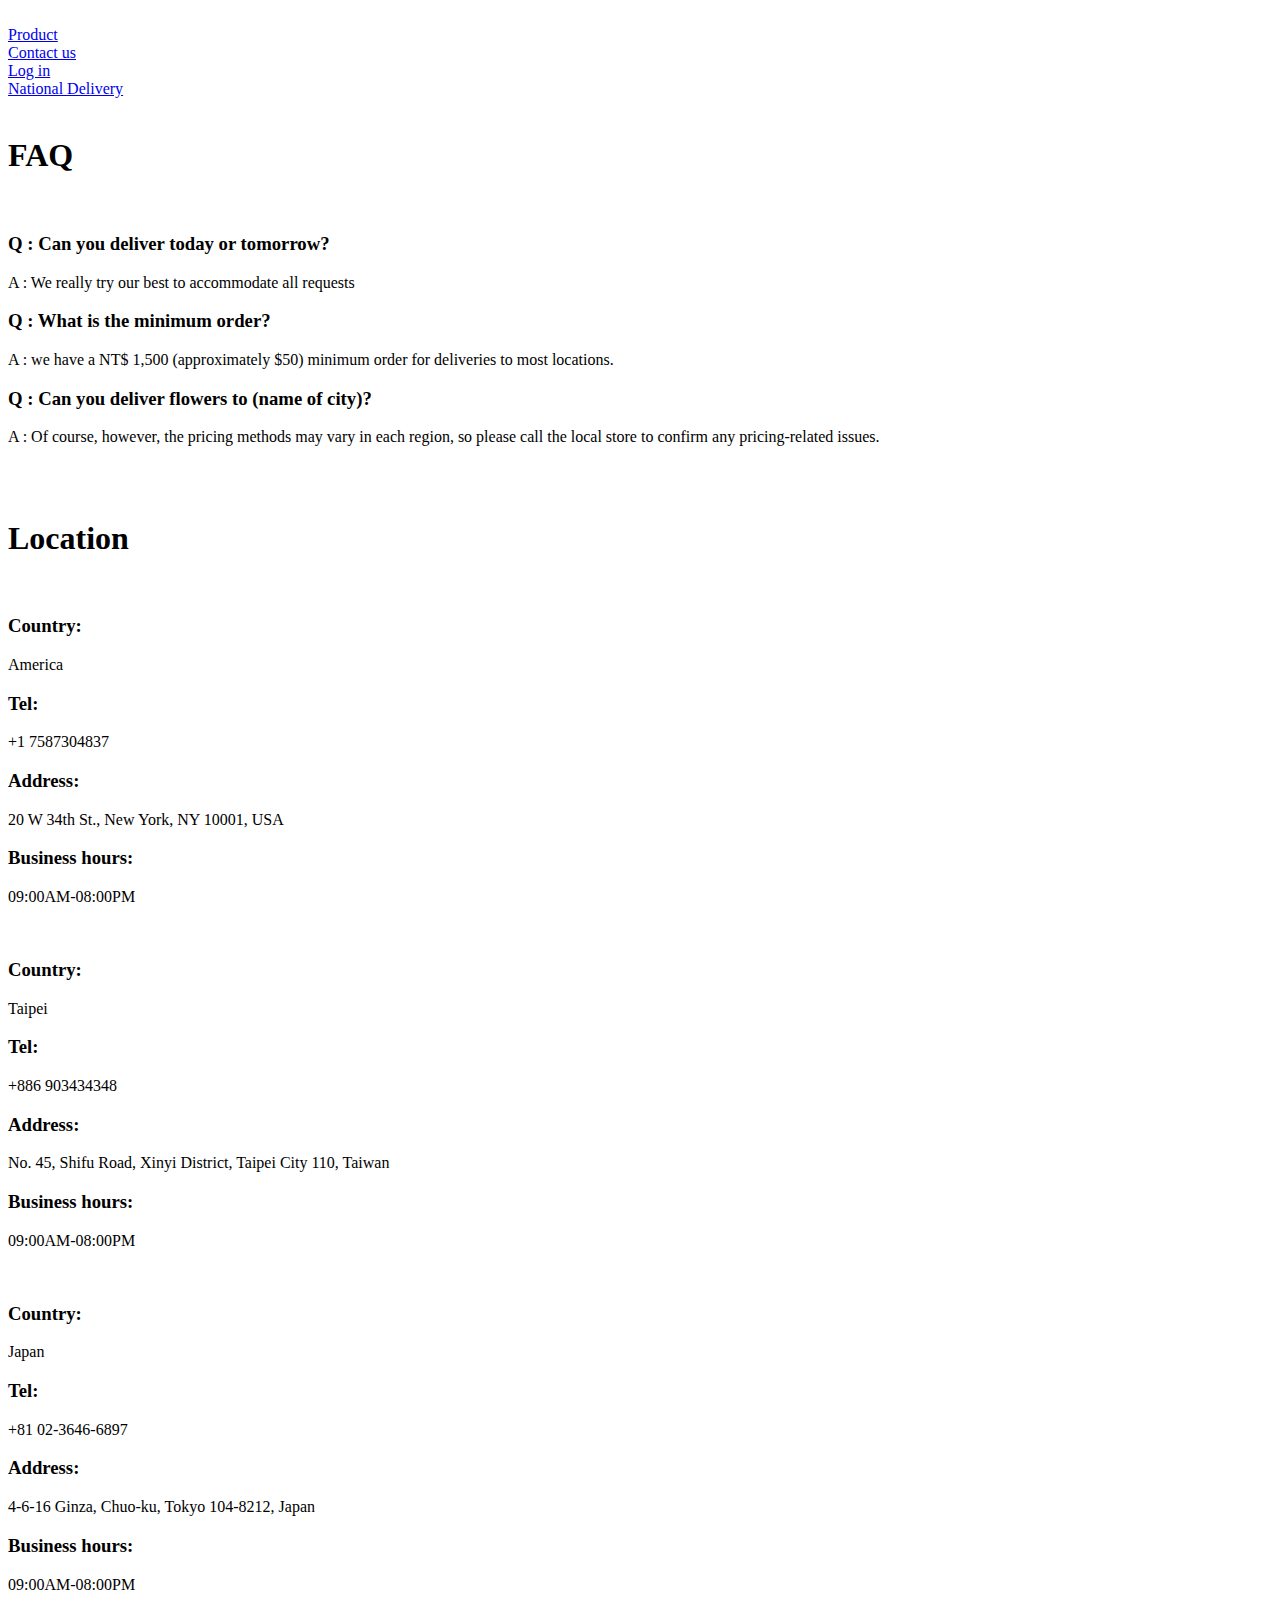
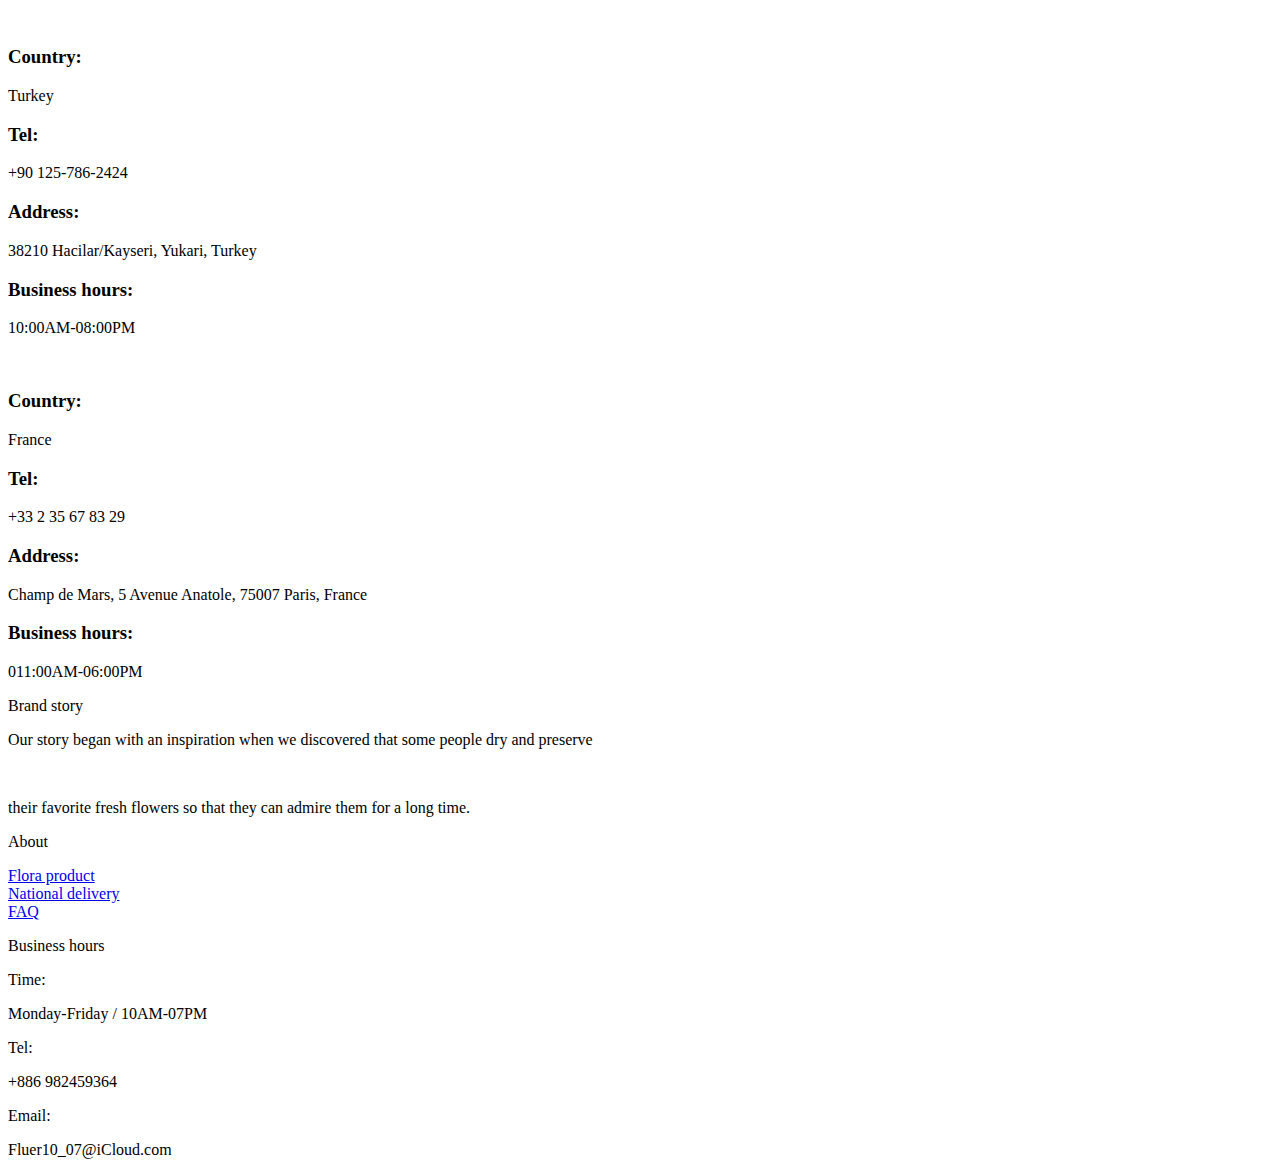
==== location.html @ 701a1ae5 "record" ====
<!DOCTYPE html>
<html lang="en">
<head>
    <meta charset="UTF-8">
    <meta http-equiv="X-UA-Compatible" content="IE=edge">
    <meta name="viewport" content="width=device-width, initial-scale=1.0">
    <link rel="stylesheet" href="https://cdnjs.cloudflare.com/ajax/libs/font-awesome/6.4.0/css/all.min.css" integrity="sha512-iecdLmaskl7CVkqkXNQ/ZH/XLlvWZOJyj7Yy7tcenmpD1ypASozpmT/E0iPtmFIB46ZmdtAc9eNBvH0H/ZpiBw==" crossorigin="anonymous" referrerpolicy="no-referrer" />
    <link rel="preconnect" href="https://fonts.googleapis.com">
    <link rel="preconnect" href="https://fonts.gstatic.com" crossorigin>
    <link href="https://fonts.googleapis.com/css2?family=Cinzel+Decorative&family=Dancing+Script:wght@500&family=Open+Sans:wght@300;400&family=Playfair+Display&display=swap" rel="stylesheet">
    <link rel="icon" href="/flower_pic/icon.ico" type="image/x-icon" >
    <link rel="stylesheet" href="./css/location.css">
    <title>Location</title>



</head>
<body>
    <div class="bannerwrap">
         <div class="logo_wrap">
            <div class="logo_narbar">
                <div class="logo_pic">
                    <a href="/index.html"><img src="/flower_pic/removebg-logo(1).png" alt=""></a>
                </div>
            </div>

            <nav class="logo_navbar">
                <div class="logo_list">
                    <li><a href="/My project/product.html">Product</a> </li>
                    <li><a href="/My project/location.html">Contact us</a></li>
                    <li><a href="/My project/login.html">Log in</a></li>
                    <li><a href="/My project/national.html">National Delivery</a></li>
                    <li><a href="#"><i class="fa-solid fa-cart-shopping" style="color: #000000;"></i></a></li>
                </div>
            </nav>
        </div>
    </div>

<article class="FAQ_wrap">
        <section class="FAQ_title">
            <h1>FAQ
                <div class="FAQ_pic"><img src="/flower_pic/Contact_FAQ_leaf.png" alt=""></div>
            </h1>
        </section>

        <section class="question_Wrap">
            <div class="question_content">
                <div class="question_item question_list">
                    <h3 class="list_title">Q : Can you deliver today or tomorrow?</h3>
                    <p class="list_text">A : We really try our best to accommodate all requests</p>
                    <h3 class="list_title">Q : What is the minimum order?</h3>
                    <p class="list_text">A : we have a NT$ 1,500 (approximately $50) minimum order for deliveries to most locations.</p>
                    <h3 class="list_title">Q : Can you deliver flowers to (name of city)?</h3>
                    <p class="list_text">A : Of course, however, the pricing methods may vary in each region, so please call the local store to confirm any pricing-related issues.</p>
                </div>
                <div class="question_item">
                    <div class="question_pic"><img src="/flower_pic/question_pic.jpg" alt="">
                        <div class="question_photo"><img src="/flower_pic/question_photo.jpg" alt=""></div>
                    </div>
                </div>
            </div>
        </section>

        <section class="location_title">
            <h1>Location</h1>
        </section>

        <section class="loaction_wrap">
            <div class="location_item">
                <div class="location_pic" data-aos="fade-right"><img src="/map/location_America.png" alt=""></div>
            </div>
            <div class="location_item">
                <div class="location_text_wrap">
                    <div class="location_text">
                        <h3 class="text_title">Country:</h3>
                        <p class="text_info">America</p>
                        <h3 class="text_title">Tel:</h3>
                        <p class="text_info">+1 7587304837</p>
                        <h3 class="text_title">Address:</h3>
                        <p class="text_info">20 W 34th St., New York, NY 10001, USA</p>
                        <h3 class="text_title">Business hours:</h3>
                        <p class="text_info">09:00AM-08:00PM</p>
                    </div>
                </div>
            </div>
        </section>
        <section class="loaction_wrap">
            <div class="location_item">
                <div class="location_pic" data-aos="fade-left"><img src="/map/location_Taipei.jpg" alt=""></div>
            </div>
            <div class="location_item">
                <div class="location_text_wrap">
                    <div class="location_text">
                        <h3 class="text_title">Country:</h3>
                        <p class="text_info">Taipei</p>
                        <h3 class="text_title">Tel:</h3>
                        <p class="text_info">+886 903434348</p>
                        <h3 class="text_title">Address:</h3>
                        <p class="text_info">No. 45, Shifu Road, Xinyi District, Taipei City 110, Taiwan</p>
                        <h3 class="text_title">Business hours:</h3>
                        <p class="text_info">09:00AM-08:00PM</p>
                    </div>
                </div>
            </div>
        </section>
        <section class="loaction_wrap">
            <div class="location_item">
                <div class="location_pic" data-aos="fade-down-right"><img src="/map/location_Japan.jpg" alt=""></div>
            </div>
            <div class="location_item">
                <div class="location_text_wrap">
                    <div class="location_text">
                        <h3 class="text_title">Country:</h3>
                        <p class="text_info">Japan</p>
                        <h3 class="text_title">Tel:</h3>
                        <p class="text_info">+81 02-3646-6897</p>
                        <h3 class="text_title">Address:</h3>
                        <p class="text_info">4-6-16 Ginza, Chuo-ku, Tokyo 104-8212, Japan</p>
                        <h3 class="text_title">Business hours:</h3>
                        <p class="text_info">09:00AM-08:00PM</p>
                    </div>
                </div>
            </div>
        </section>
        <section class="loaction_wrap">
            <div class="location_item">
                <div class="location_pic" data-aos="flip-left"><img src="/map/location_Turkey.jpg" alt=""></div>
            </div>
            <div class="location_item">
                <div class="location_text_wrap">
                    <div class="location_text">
                        <h3 class="text_title">Country:</h3>
                        <p class="text_info">Turkey</p>
                        <h3 class="text_title">Tel:</h3>
                        <p class="text_info">+90 125-786-2424</p>
                        <h3 class="text_title">Address:</h3>
                        <p class="text_info">38210 Hacilar/Kayseri, Yukari, Turkey</p>
                        <h3 class="text_title">Business hours:</h3>
                        <p class="text_info">10:00AM-08:00PM</p>
                    </div>
                </div>
            </div>
        </section>
        <section class="loaction_wrap">
            <div class="location_item">
                <div class="location_pic" data-aos="zoom-in-down"><img src="/map/location_France.jpg" alt=""></div>
            </div>
            <div class="location_item">
                <div class="location_text_wrap">
                    <div class="location_text">
                        <h3 class="text_title">Country:</h3>
                        <p class="text_info">France</p>
                        <h3 class="text_title">Tel:</h3>
                        <p class="text_info">+33 2 35 67 83 29</p>
                        <h3 class="text_title">Address:</h3>
                        <p class="text_info">Champ de Mars, 5 Avenue Anatole, 75007 Paris, France</p>
                        <h3 class="text_title">Business hours:</h3>
                        <p class="text_info">011:00AM-06:00PM</p>
                    </div>
                </div>
            </div>
        </section>
</article>

<footer class="footer_bannerwrap">
    <div class="footer_wrap">
        <div class="footer_item">
            <div class="brandstory">
                <p class="brandstory_title">Brand story</p>
                <p class="brandstory_content">Our story began with an inspiration when we discovered that some people dry and preserve</p><br>
                <p class="brandstory_content">their favorite fresh flowers so that they can admire them for a long time. </p>
            </div>
        </div>
        <div class="footer_item">
            <div class="footer_aboutus">
                <p class="title">About</p>
                <nav>
                    <li><a href="#" class="foot_about_info">Flora product</a></li>
                    <li><a href="#" class="foot_about_info">National delivery</a></li>
                    <li><a href="#" class="foot_about_info">FAQ</a></li>
                </nav>
            </div>
        </div>
        <div class="footer_item">
            <div class="footer_business">
                <p class="business_title">Business hours</p>
                <p class="business_info">Time: </p>
                <p class="business_content">Monday-Friday / 10AM-07PM </p>
                <p class="business_info">Tel:</p>
                <p class="business_content">+886 982459364</p>
                <p class="business_info">Email:</p>
                <p class="business_content">Fluer10_07@iCloud.com</p>
                <div class="footer_icon">
                    <a href="#" class="ins"><i class="fa-brands fa-instagram"></i></a>
                    <a href="#" class="fb"><i class="fa-brands fa-facebook"></i></a>
                </div>
            </div>
        </div>
    </div>

</footer>

















<link href="https://unpkg.com/aos@2.3.1/dist/aos.css" rel="stylesheet">
    <script src="https://unpkg.com/aos@2.3.1/dist/aos.js"></script>
    <script>
        AOS.init();
    </script>
</body>
</html>
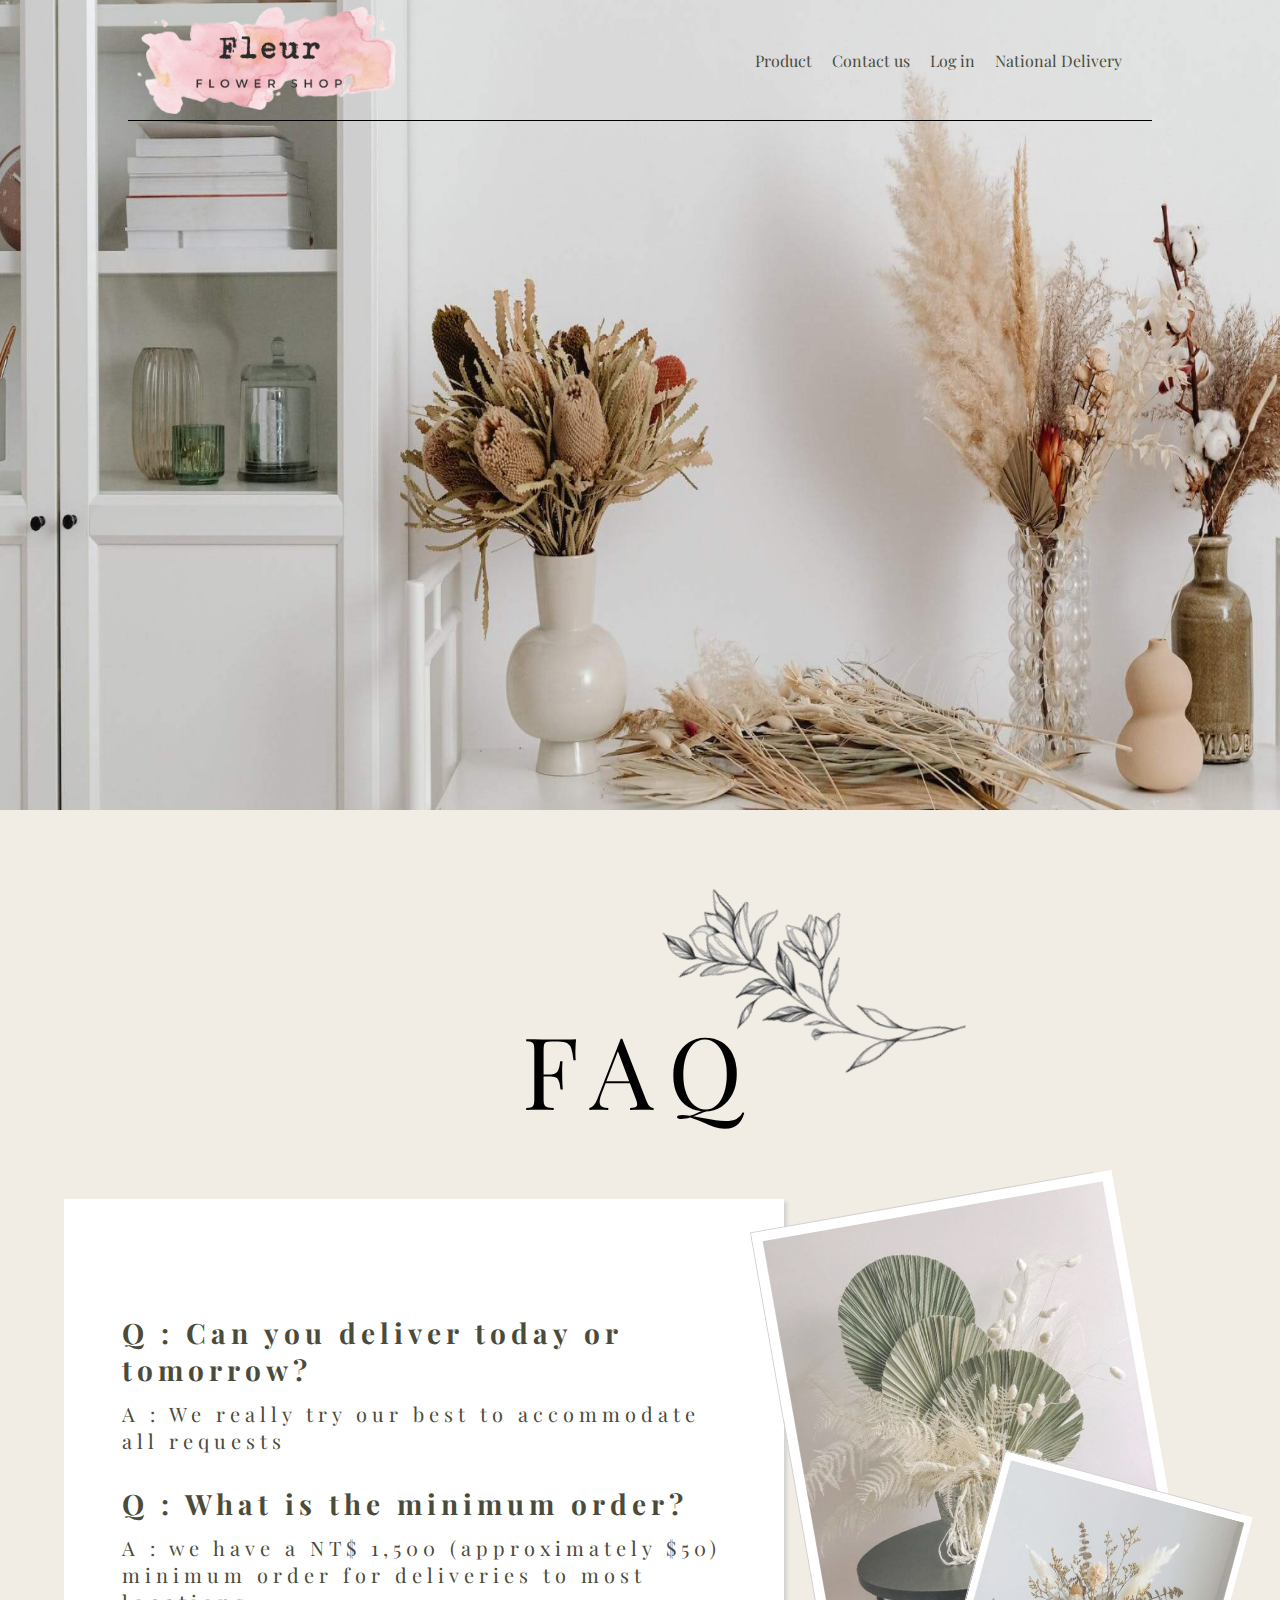
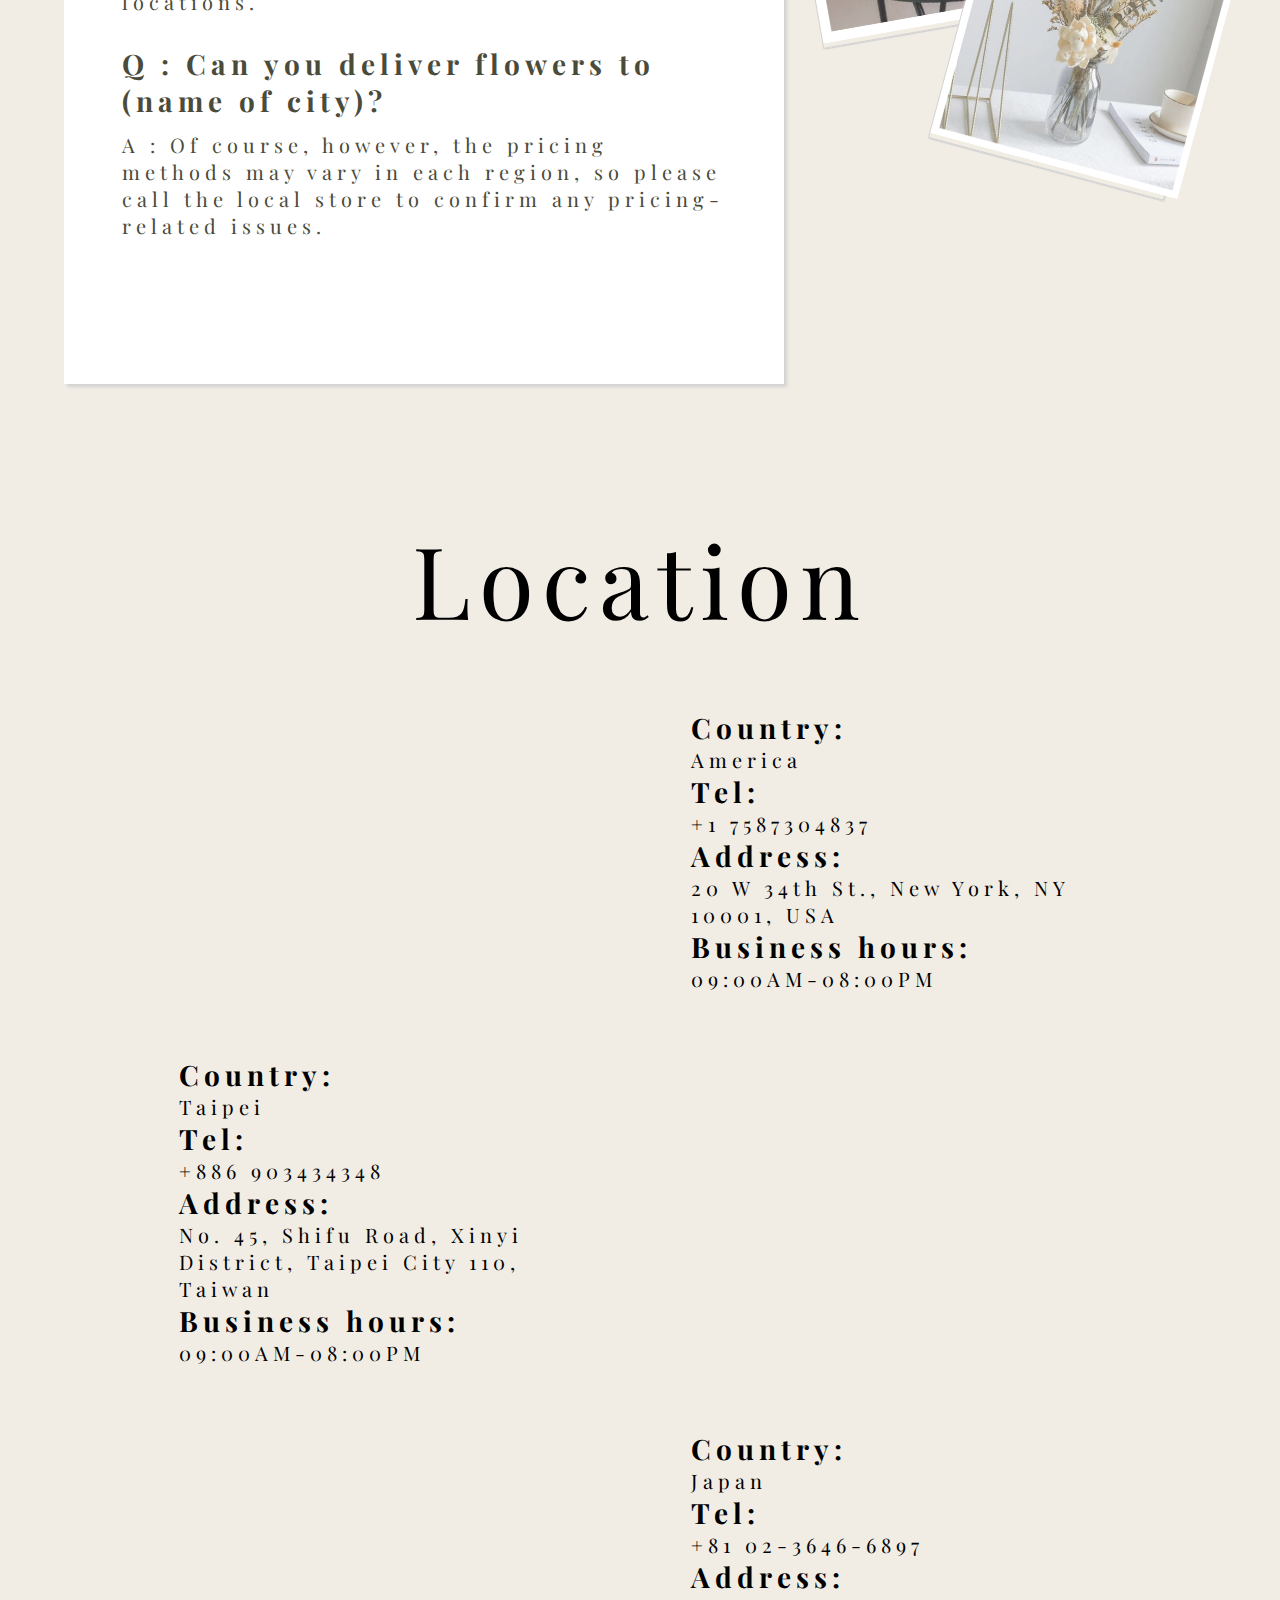
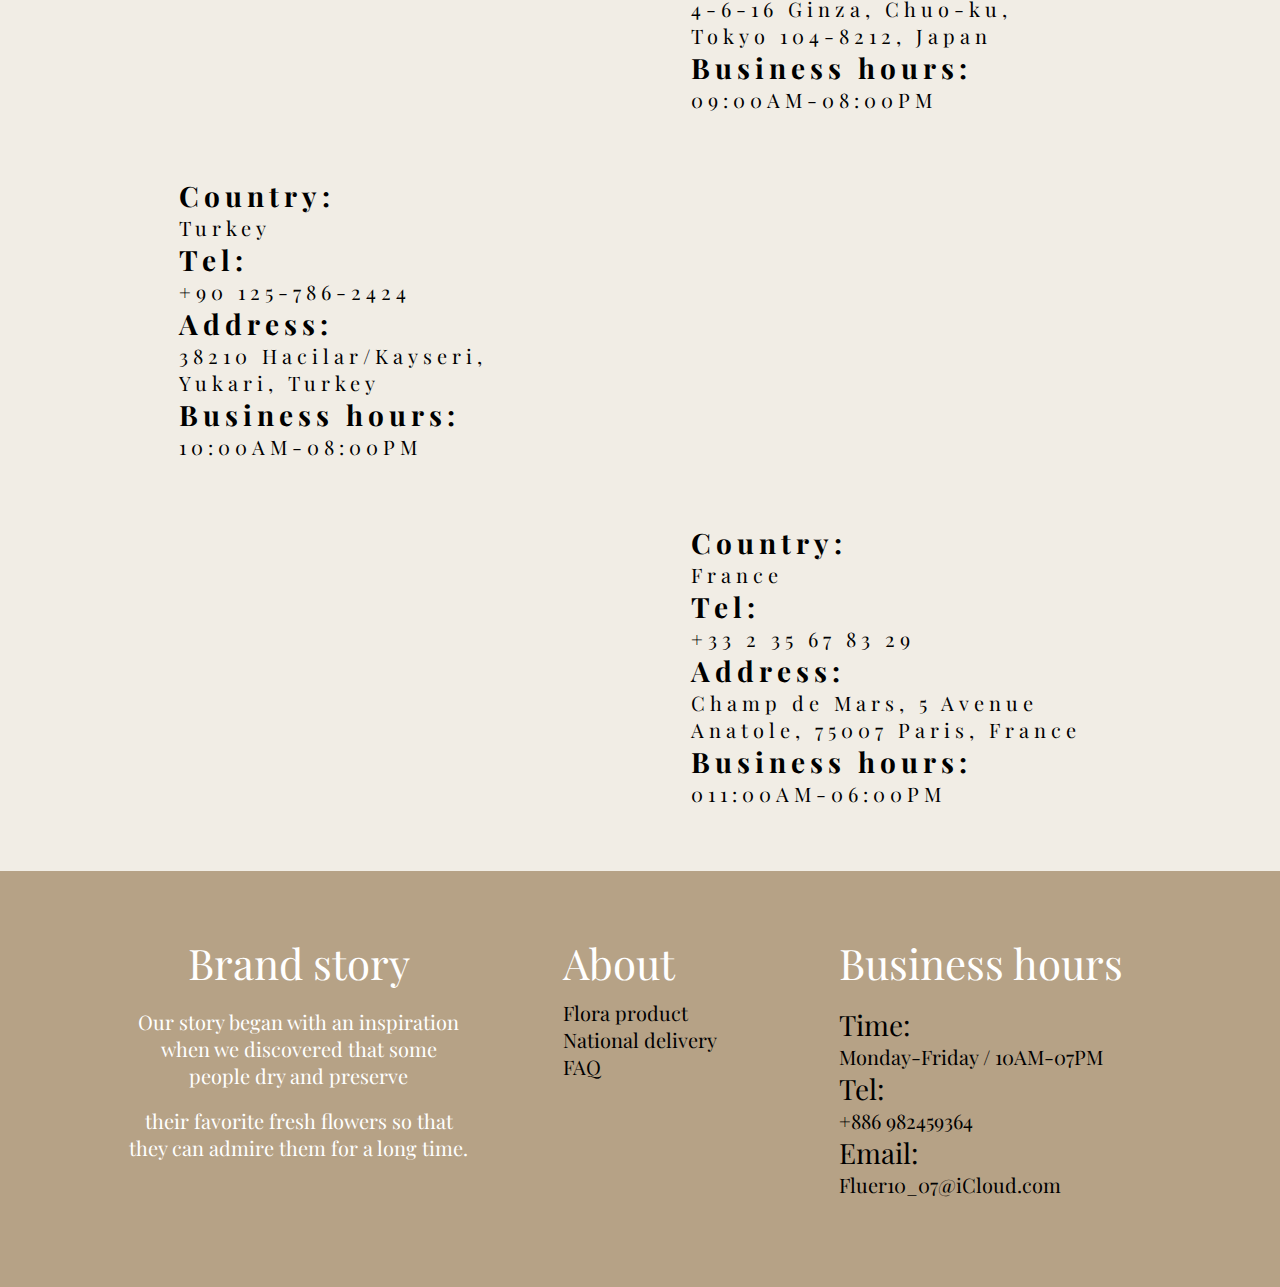
==== commit 8fc20f3c: "紀錄" ====
--- a/location.html
+++ b/location.html
@@ -8,7 +8,7 @@
     <link rel="preconnect" href="https://fonts.googleapis.com">
     <link rel="preconnect" href="https://fonts.gstatic.com" crossorigin>
     <link href="https://fonts.googleapis.com/css2?family=Cinzel+Decorative&family=Dancing+Script:wght@500&family=Open+Sans:wght@300;400&family=Playfair+Display&display=swap" rel="stylesheet">
-    <link rel="icon" href="/flower_pic/icon.ico" type="image/x-icon" >
+    <link rel="icon" href="/flowerpic/icon.ico" type="image/x-icon" >
     <link rel="stylesheet" href="./css/location.css">
     <title>Location</title>
 
@@ -20,7 +20,7 @@
          <div class="logo_wrap">
             <div class="logo_narbar">
                 <div class="logo_pic">
-                    <a href="/index.html"><img src="/flower_pic/removebg-logo(1).png" alt=""></a>
+                    <a href="/index.html"><img src="/flowerpic/removebg-logo(1).png" alt=""></a>
                 </div>
             </div>
 
@@ -39,7 +39,7 @@
 <article class="FAQ_wrap">
         <section class="FAQ_title">
             <h1>FAQ
-                <div class="FAQ_pic"><img src="/flower_pic/Contact_FAQ_leaf.png" alt=""></div>
+                <div class="FAQ_pic"><img src="/flowerpic/Contact_FAQ_leaf.png" alt=""></div>
             </h1>
         </section>
 
@@ -54,8 +54,8 @@
                     <p class="list_text">A : Of course, however, the pricing methods may vary in each region, so please call the local store to confirm any pricing-related issues.</p>
                 </div>
                 <div class="question_item">
-                    <div class="question_pic"><img src="/flower_pic/question_pic.jpg" alt="">
-                        <div class="question_photo"><img src="/flower_pic/question_photo.jpg" alt=""></div>
+                    <div class="question_pic"><img src="/flowerpic/question_pic.jpg" alt="">
+                        <div class="question_photo"><img src="/flowerpic/question_photo.jpg" alt=""></div>
                     </div>
                 </div>
             </div>
--- a/css/location.css
+++ b/css/location.css
@@ -0,0 +1,271 @@
+*{
+    margin: 0;
+    padding: 0;
+}
+.bannerwrap{
+    width: 100%;
+    height: 90vh;
+    background-image: url(/flowerpic/location_banner.jpg);
+    background-repeat: no-repeat;
+    background-size: cover;
+    background-position-y: 60%;
+}
+
+.logo_wrap{
+    display: flex;
+    align-items: center;
+    justify-content: space-between;
+    width: 80%;
+    height: 10vh;
+    padding: 15px 0px;
+    margin: auto;
+    border-bottom: 1px solid black;
+    overflow: hidden;
+}
+.logo_pic{
+    width: 80%;
+    transform:translateX(-50px) ;
+    
+}
+.logo_pic img{
+    width: 100%;
+    overflow: hidden;
+}
+.logo_navbar .logo_list{
+    display: flex;
+}
+.logo_list li{
+    list-style: none;
+}
+.logo_list li a{
+    text-decoration: none;
+    color: #4A4B3B;
+    padding: 0px 10px;
+    font-family: 'Playfair Display', serif;
+}
+.FAQ_wrap{
+    width: 100%;
+    background-color: #F1EDE5;
+    overflow: hidden;
+}
+.FAQ_wrap .FAQ_title{
+    width: 80%;
+    margin: auto;
+    display: flex;
+    justify-content: center;
+    padding: 15% 0% 5% 0%;
+}
+.FAQ_wrap .FAQ_title h1{
+    font-size: 100px;
+    letter-spacing: 1rem;
+    font-family: 'Playfair Display', serif;
+    text-align: center;
+    position: relative;
+    font-weight: lighter;
+}
+.FAQ_pic{
+    width: 160%;
+    position: absolute;
+    bottom: -5%;
+    left: 40%;
+}
+.FAQ_pic img{
+    width: 100%;
+}
+.question_Wrap{
+    padding-bottom: 10%;
+}
+.question_content{
+    width: 90%;
+    margin: auto;
+    display: flex;
+}
+.question_content .question_item{
+    width: 50%;
+}
+.question_content .question_list{
+    width: 80%;
+    margin: auto;
+    display: flex;
+    flex-direction: column;
+    /* justify-content: center; */
+    background-color: white; 
+    padding: 10% 5%; 
+    box-shadow: 3px 3px 3px lightgray;
+    box-sizing: border-box;
+}
+.question_item .list_title{
+    color: #4A4B3B;
+    font-size: 28px;
+    font-family: 'Playfair Display', serif;
+    padding-bottom: 2%;
+    font-weight: bold;
+    letter-spacing: 5px;
+}
+.question_item .list_text{
+    color: #4A4B3B;
+    font-size: 20px;
+    font-family: 'Playfair Display', serif;
+    padding-bottom: 5%;
+    letter-spacing: 5px;
+}
+.question_item .question_pic{
+    width: 80%;
+    position: relative;
+    transform: rotate(-10deg);
+    box-shadow: 1px 1px 1px lightgray;
+    border: 1px solid lightgray;
+}
+.question_item .question_pic img{
+    width: 100%;
+    padding: 3%;
+    background-color: white;
+}
+.question_item .question_photo{
+    width: 70%;
+    position: absolute;
+    top: 70%;
+    left: 40%;
+    transform: rotate(25deg);
+    box-shadow: 1px 1px 1px lightgray;
+    border: 1px solid lightgray;
+
+}
+.question_item .question_photo img{
+    width: 100%;
+}
+.location_title{
+    width: 80%;
+    margin: auto;
+    padding-bottom: 5%;
+}
+.location_title h1{
+    font-size: 100px;
+    color: #000000;
+    font-family: 'Playfair Display', serif;
+    text-align: center;
+    font-weight: lighter;
+    letter-spacing: 0.5rem;
+}
+.loaction_wrap{
+    width: 80%;
+    margin: auto;
+    display: flex;
+    padding-bottom: 5%;
+}
+.loaction_wrap:nth-child(odd) {
+    flex-direction: row-reverse;
+}
+.location_item{
+    width: 50%;
+}
+.location_item .location_pic{
+    width: 100%;
+    overflow: hidden;
+}
+.location_item .location_pic img{
+    width: 100%;
+    transition: 1s;
+    transform: scale(1);
+}
+.location_pic img:hover{
+    transition: 1s;
+    transform: scale(1.5);
+}
+.location_item .location_text_wrap{
+    width: 80%;
+    height: 100%;
+    margin: auto;
+    display: flex;
+    /* justify-content: center; */
+    align-items: center; 
+}
+.location_item .location_text_wrap .location_text{
+    display: flex;
+    flex-direction: column;
+    justify-content: center;
+}
+.location_item .location_text_wrap .location_text h3{
+    font-size: 28px;
+    font-family: 'Playfair Display', serif;
+    letter-spacing: 5px;
+}
+.location_item .location_text_wrap .location_text p{
+    font-size: 20px;
+    font-family: 'Playfair Display', serif;  
+    letter-spacing: 5px;
+}
+.footer_bannerwrap{
+    width: 100%;
+    background-color: #B6A286;
+    padding: 5% 0%;
+  }
+  .footer_wrap{
+    width: 80%;
+    margin: auto;
+    display: flex;
+    justify-content: space-around;
+  }
+  .footer_item{
+    width: 33.3%;
+    display: flex;
+    justify-content: center;
+  }
+  .footer_item .brandstory .brandstory_title{
+    font-size: 42px;
+    font-family: 'Playfair Display', serif;
+    color: #FFFFFF;
+    text-align: center;
+    padding-bottom: 5%;
+  }
+  .footer_item .brandstory .brandstory_content{
+    font-size: 20px;
+    font-family: 'Playfair Display', serif;
+    color: #FFFFFF;
+    text-align: center;
+  }
+  .footer_aboutus .title{
+    font-size: 42px;
+    font-family: 'Playfair Display', serif;
+    color: #FFFFFF;
+    padding-bottom: 5%;
+    text-align: left;
+  }
+  .footer_aboutus nav li{
+    list-style: none;
+  }
+  .footer_aboutus nav li a{
+    text-decoration: none;
+    font-size: 20px;
+    font-family: 'Playfair Display', serif;
+    color: #000000;
+  }
+  .footer_business .business_title{
+    font-size: 42px;
+    font-family: 'Playfair Display', serif;
+    color: #FFFFFF;
+    padding-bottom: 5%;
+    text-align: left;
+  }
+  .footer_business .business_info{
+    color: #000000;
+    font-size: 28px;
+    font-family: 'Playfair Display', serif;
+  }
+  .footer_business .business_content{
+    font-size: 20px;
+    font-family: 'Playfair Display', serif;
+    color: #000000;
+  }
+  .footer_business .footer_icon{
+    display: flex;
+    justify-content: center;
+    padding-top: 5%;
+  }
+  .footer_icon .ins,.fb{
+    width: 10%;
+    color: #000000;
+    padding: 2%;
+    font-size: 24px;
+    text-align: center;
+  }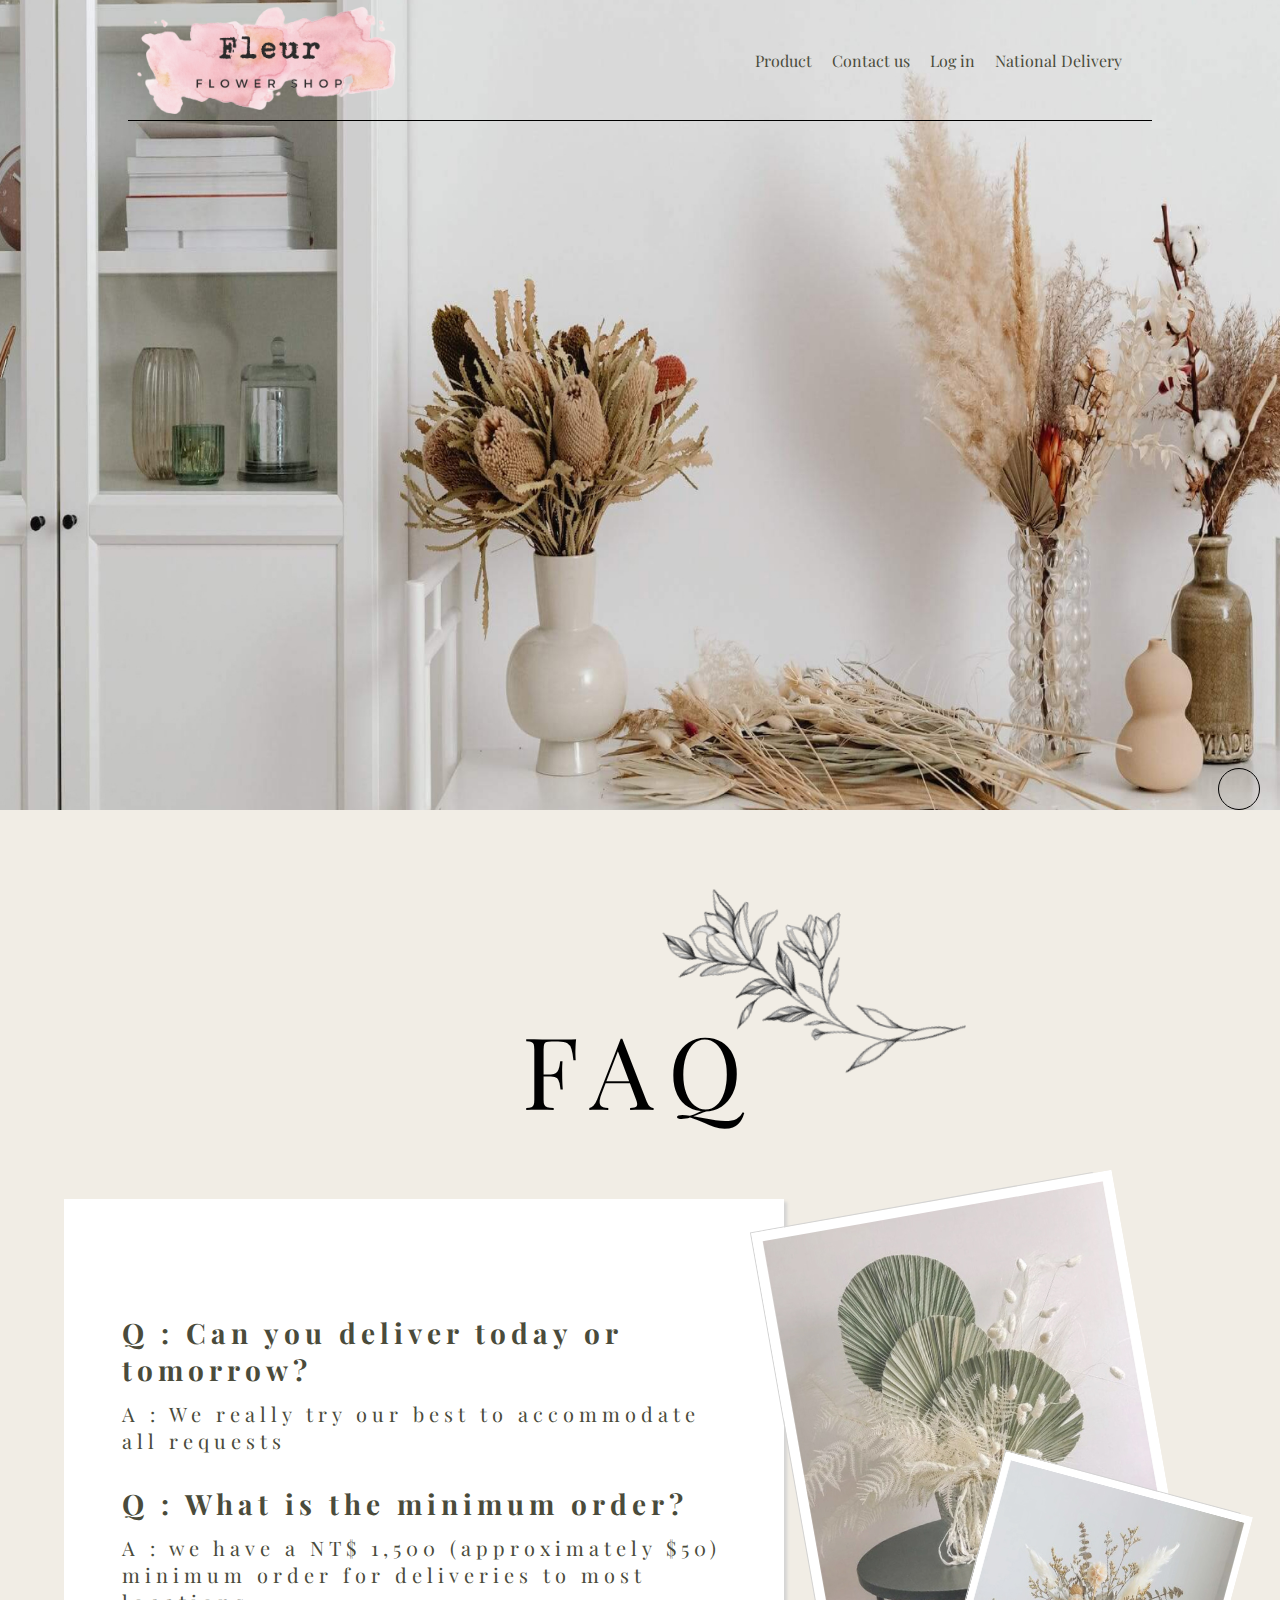
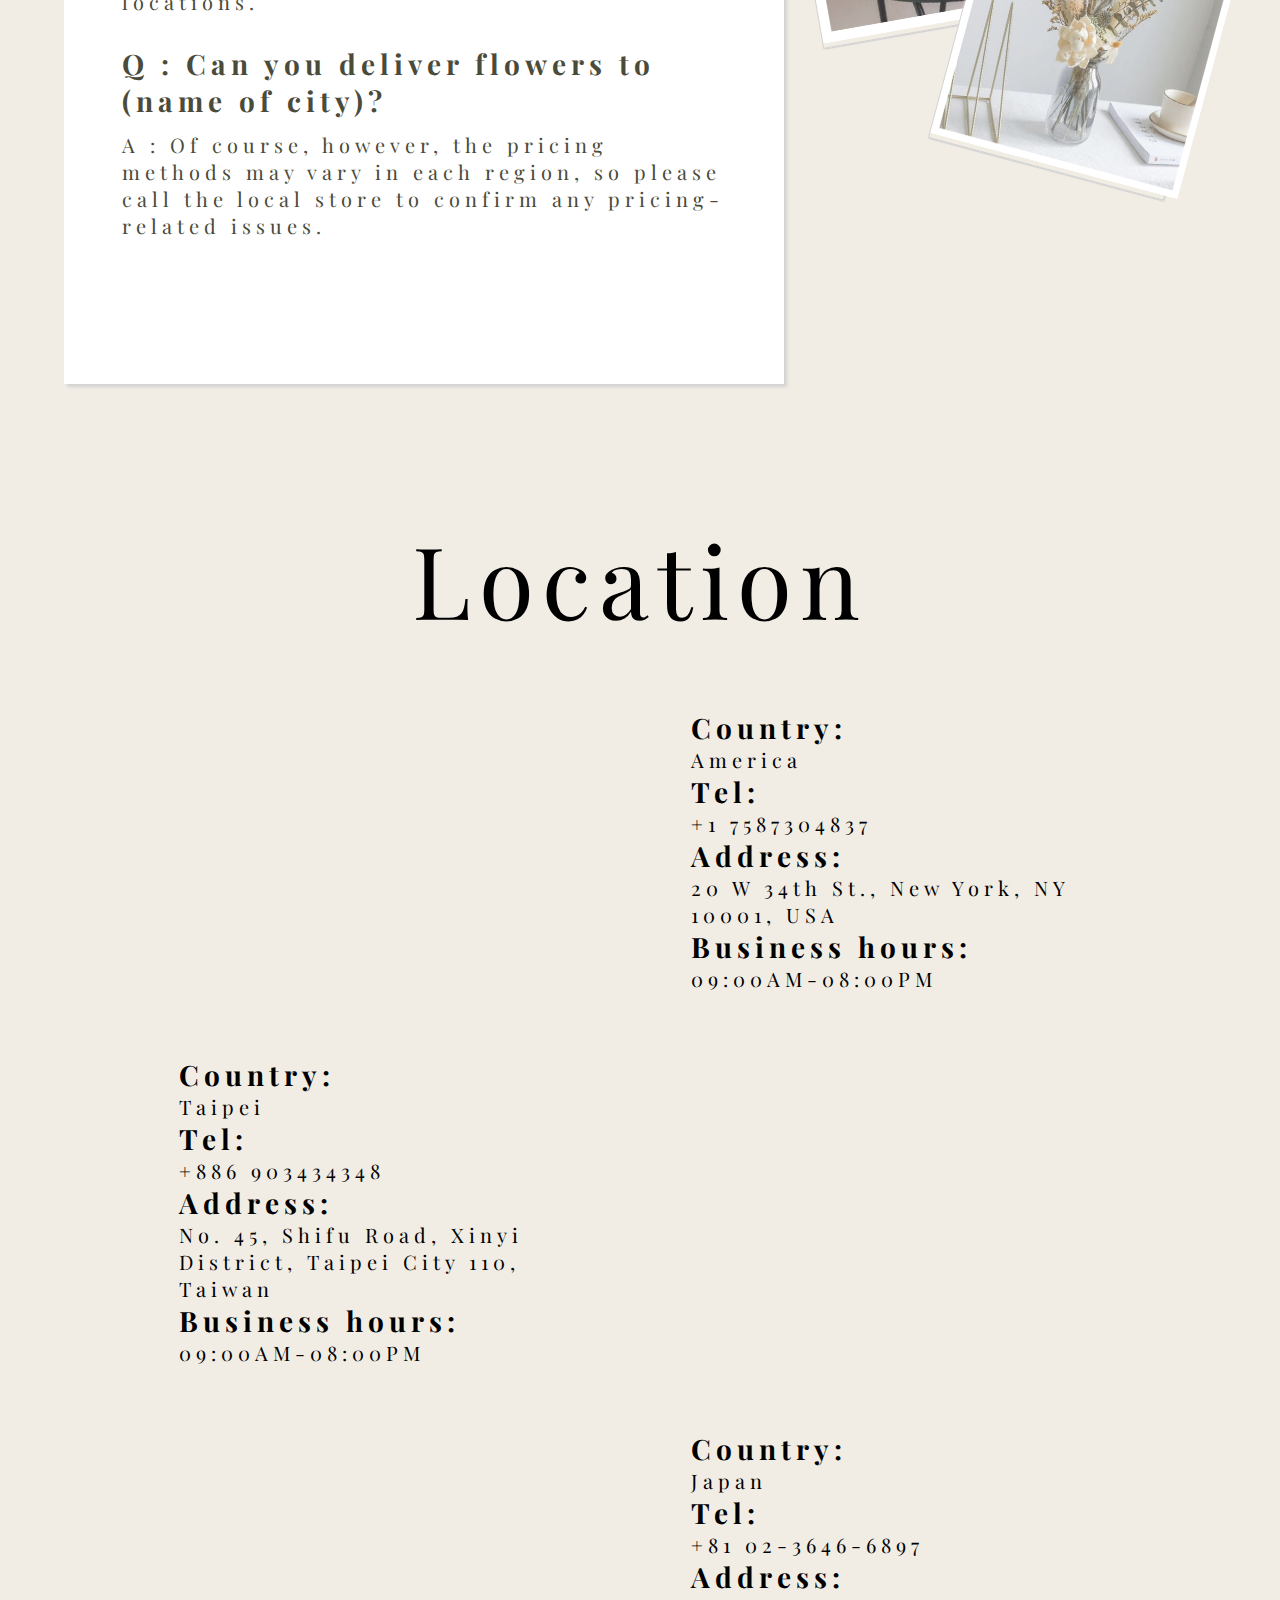
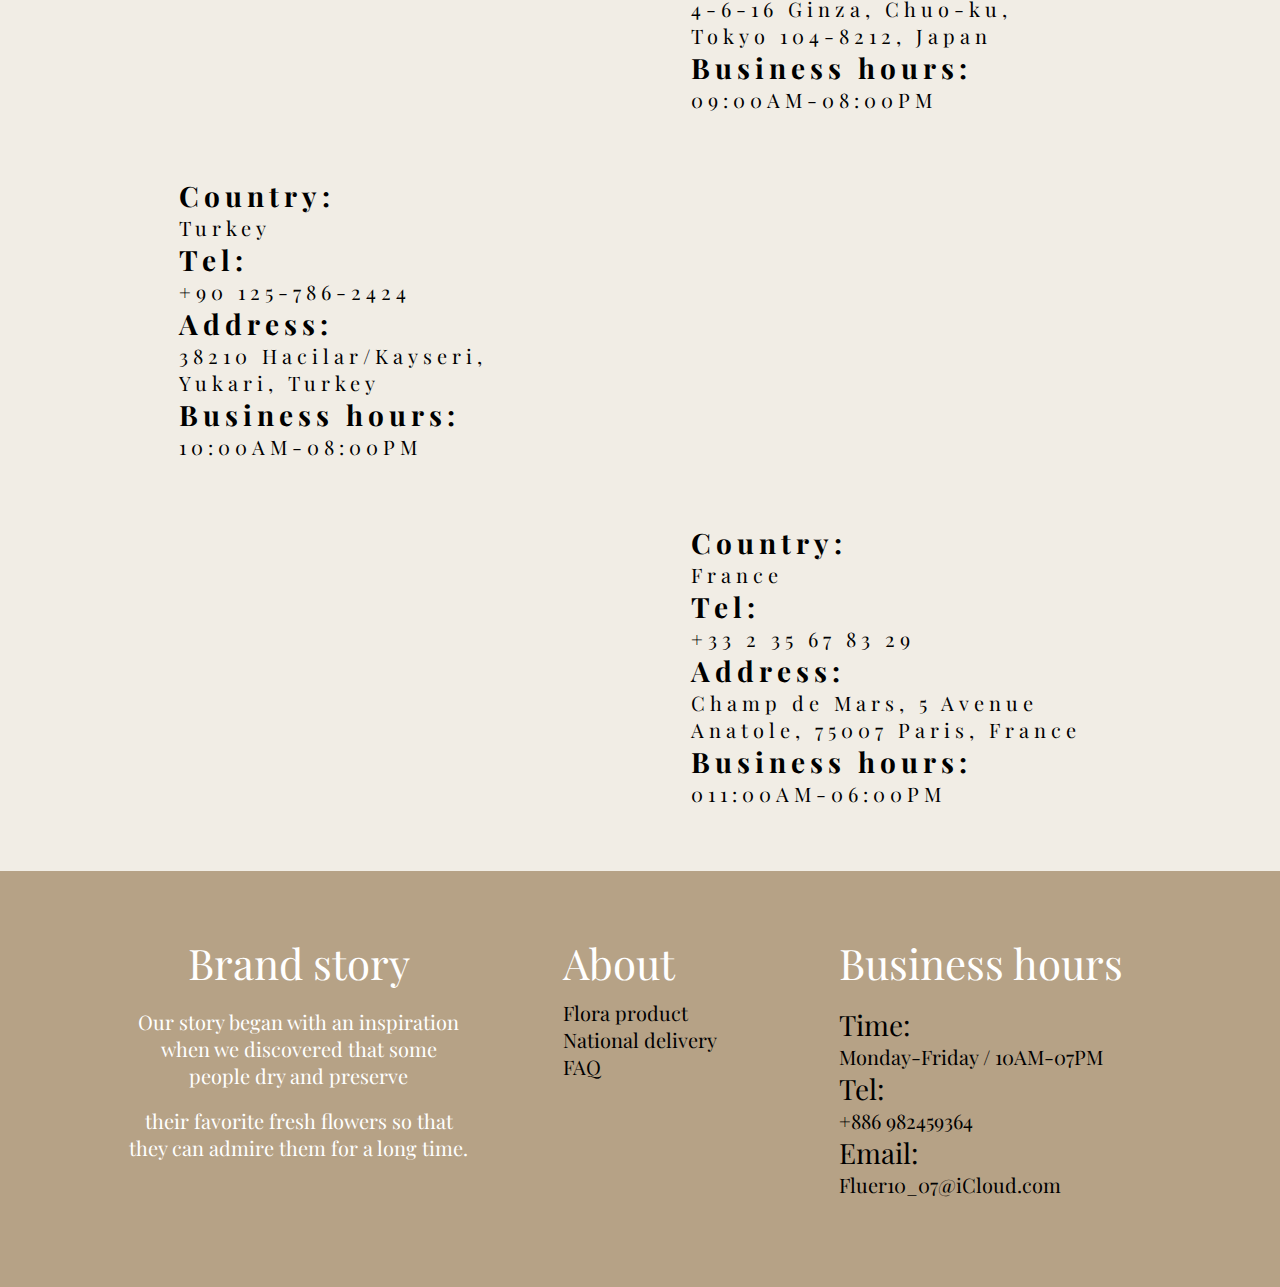
==== commit 53850cbe: "reset" ====
--- a/location.html
+++ b/location.html
@@ -8,8 +8,8 @@
     <link rel="preconnect" href="https://fonts.googleapis.com">
     <link rel="preconnect" href="https://fonts.gstatic.com" crossorigin>
     <link href="https://fonts.googleapis.com/css2?family=Cinzel+Decorative&family=Dancing+Script:wght@500&family=Open+Sans:wght@300;400&family=Playfair+Display&display=swap" rel="stylesheet">
-    <link rel="icon" href="/flowerpic/icon.ico" type="image/x-icon" >
-    <link rel="stylesheet" href="./css/location.css">
+    <link rel="icon" href="flowerpic/icon.ico" type="image/x-icon" >
+    <link rel="stylesheet" href="css/location.css">
     <title>Location</title>
 
 
@@ -20,16 +20,16 @@
          <div class="logo_wrap">
             <div class="logo_narbar">
                 <div class="logo_pic">
-                    <a href="/index.html"><img src="/flowerpic/removebg-logo(1).png" alt=""></a>
+                    <a href="index.html"><img src="flowerpic/removebg-logo(1).png" alt=""></a>
                 </div>
             </div>
 
             <nav class="logo_navbar">
                 <div class="logo_list">
-                    <li><a href="/My project/product.html">Product</a> </li>
-                    <li><a href="/My project/location.html">Contact us</a></li>
-                    <li><a href="/My project/login.html">Log in</a></li>
-                    <li><a href="/My project/national.html">National Delivery</a></li>
+                    <li><a href="product.html">Product</a> </li>
+                    <li><a href="location.html">Contact us</a></li>
+                    <li><a href="login.html">Log in</a></li>
+                    <li><a href="national.html">National Delivery</a></li>
                     <li><a href="#"><i class="fa-solid fa-cart-shopping" style="color: #000000;"></i></a></li>
                 </div>
             </nav>
@@ -39,7 +39,7 @@
 <article class="FAQ_wrap">
         <section class="FAQ_title">
             <h1>FAQ
-                <div class="FAQ_pic"><img src="/flowerpic/Contact_FAQ_leaf.png" alt=""></div>
+                <div class="FAQ_pic"><img src="flowerpic/Contact_FAQ_leaf.png" alt=""></div>
             </h1>
         </section>
 
@@ -54,8 +54,8 @@
                     <p class="list_text">A : Of course, however, the pricing methods may vary in each region, so please call the local store to confirm any pricing-related issues.</p>
                 </div>
                 <div class="question_item">
-                    <div class="question_pic"><img src="/flowerpic/question_pic.jpg" alt="">
-                        <div class="question_photo"><img src="/flowerpic/question_photo.jpg" alt=""></div>
+                    <div class="question_pic"><img src="flowerpic/question_pic.jpg" alt="">
+                        <div class="question_photo"><img src="flowerpic/question_photo.jpg" alt=""></div>
                     </div>
                 </div>
             </div>
@@ -67,7 +67,7 @@
 
         <section class="loaction_wrap">
             <div class="location_item">
-                <div class="location_pic" data-aos="fade-right"><img src="/map/location_America.png" alt=""></div>
+                <div class="location_pic" data-aos="fade-right"><img src="map/location_America.png" alt=""></div>
             </div>
             <div class="location_item">
                 <div class="location_text_wrap">
@@ -86,7 +86,7 @@
         </section>
         <section class="loaction_wrap">
             <div class="location_item">
-                <div class="location_pic" data-aos="fade-left"><img src="/map/location_Taipei.jpg" alt=""></div>
+                <div class="location_pic" data-aos="fade-left"><img src="map/location_Taipei.jpg" alt=""></div>
             </div>
             <div class="location_item">
                 <div class="location_text_wrap">
@@ -105,7 +105,7 @@
         </section>
         <section class="loaction_wrap">
             <div class="location_item">
-                <div class="location_pic" data-aos="fade-down-right"><img src="/map/location_Japan.jpg" alt=""></div>
+                <div class="location_pic" data-aos="fade-down-right"><img src="map/location_Japan.jpg" alt=""></div>
             </div>
             <div class="location_item">
                 <div class="location_text_wrap">
@@ -124,7 +124,7 @@
         </section>
         <section class="loaction_wrap">
             <div class="location_item">
-                <div class="location_pic" data-aos="flip-left"><img src="/map/location_Turkey.jpg" alt=""></div>
+                <div class="location_pic" data-aos="flip-left"><img src="map/location_Turkey.jpg" alt=""></div>
             </div>
             <div class="location_item">
                 <div class="location_text_wrap">
@@ -143,7 +143,7 @@
         </section>
         <section class="loaction_wrap">
             <div class="location_item">
-                <div class="location_pic" data-aos="zoom-in-down"><img src="/map/location_France.jpg" alt=""></div>
+                <div class="location_pic" data-aos="zoom-in-down"><img src="map/location_France.jpg" alt=""></div>
             </div>
             <div class="location_item">
                 <div class="location_text_wrap">
@@ -197,22 +197,18 @@
             </div>
         </div>
     </div>
+    <div class="topbutton" onclick="scrollToTop()"><i class="fa-sharp fa-solid fa-arrow-up"></i></div>
 
 </footer>
 
-
-
-
-
-
-
-
-
-
-
-
-
-
+<script>
+    function scrollToTop(){
+        window.scrollTo({
+            top:0,
+            behavior:"smooth"
+        })
+    }
+  </script>
 
 
 
--- a/css/location.css
+++ b/css/location.css
@@ -5,7 +5,7 @@
 .bannerwrap{
     width: 100%;
     height: 90vh;
-    background-image: url(/flowerpic/location_banner.jpg);
+    background-image: url(../flowerpic/location_banner.jpg);
     background-repeat: no-repeat;
     background-size: cover;
     background-position-y: 60%;
@@ -268,4 +268,17 @@
     padding: 2%;
     font-size: 24px;
     text-align: center;
+  }
+  .footer_bannerwrap .topbutton{
+    position: fixed;
+    width: 40px;
+    height: 40px;
+    bottom: 10%;
+    right: 20px;
+    font-size: 24px;
+    line-height: 40px;
+    cursor: pointer;
+    border: 1px solid black;
+    border-radius: 50%;
+    text-align: center;
   }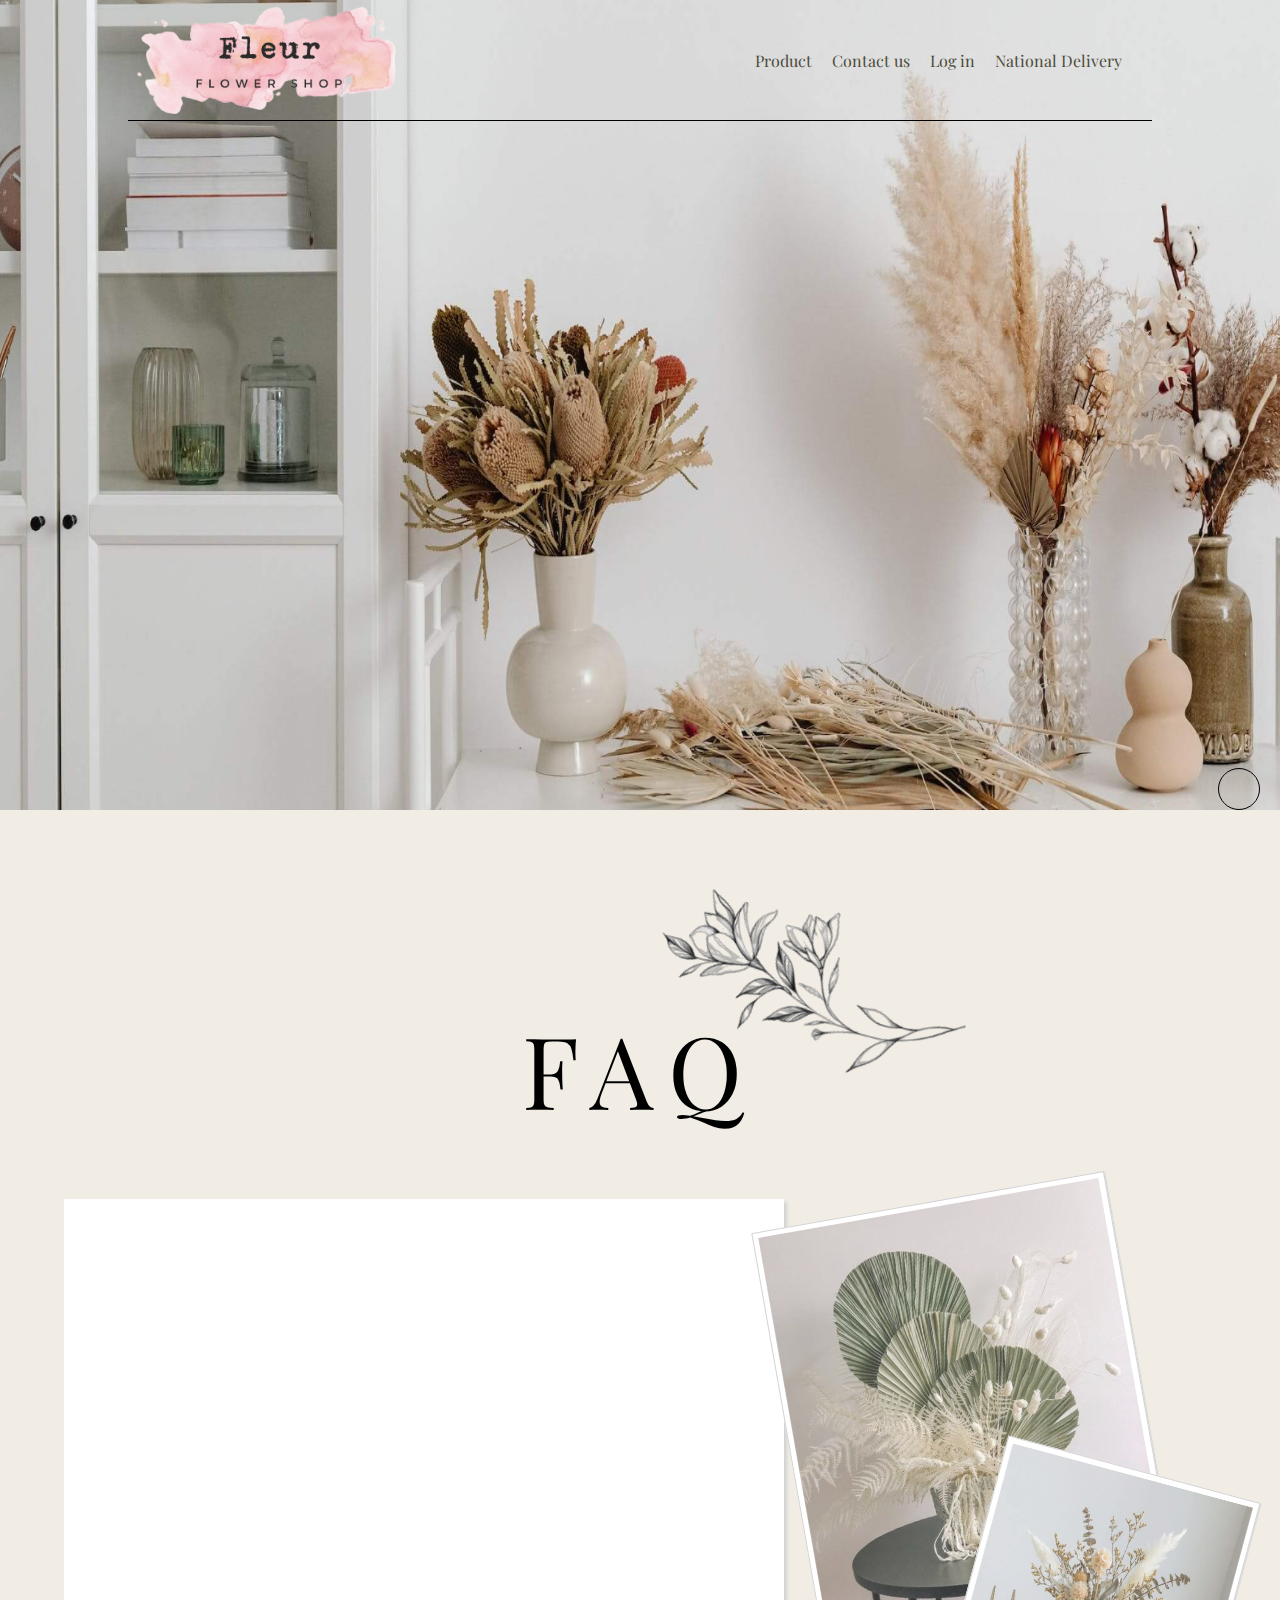
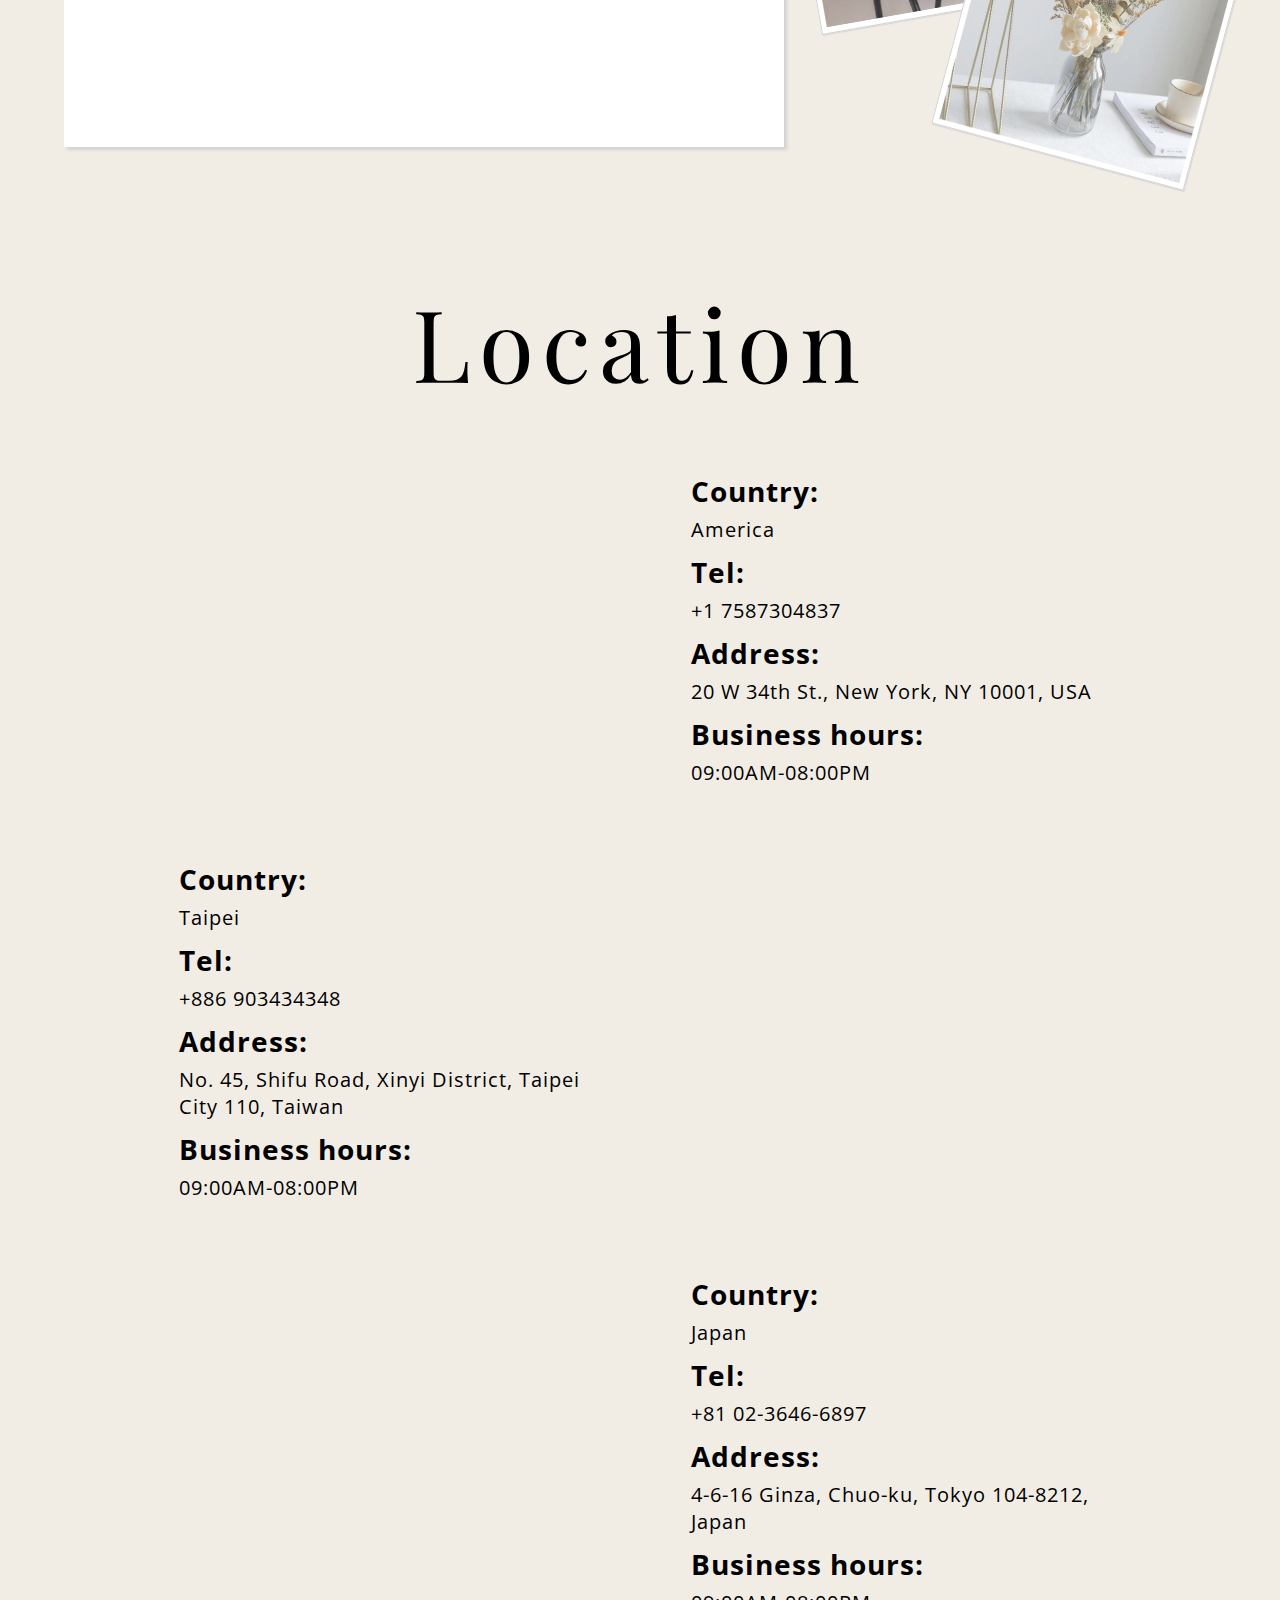
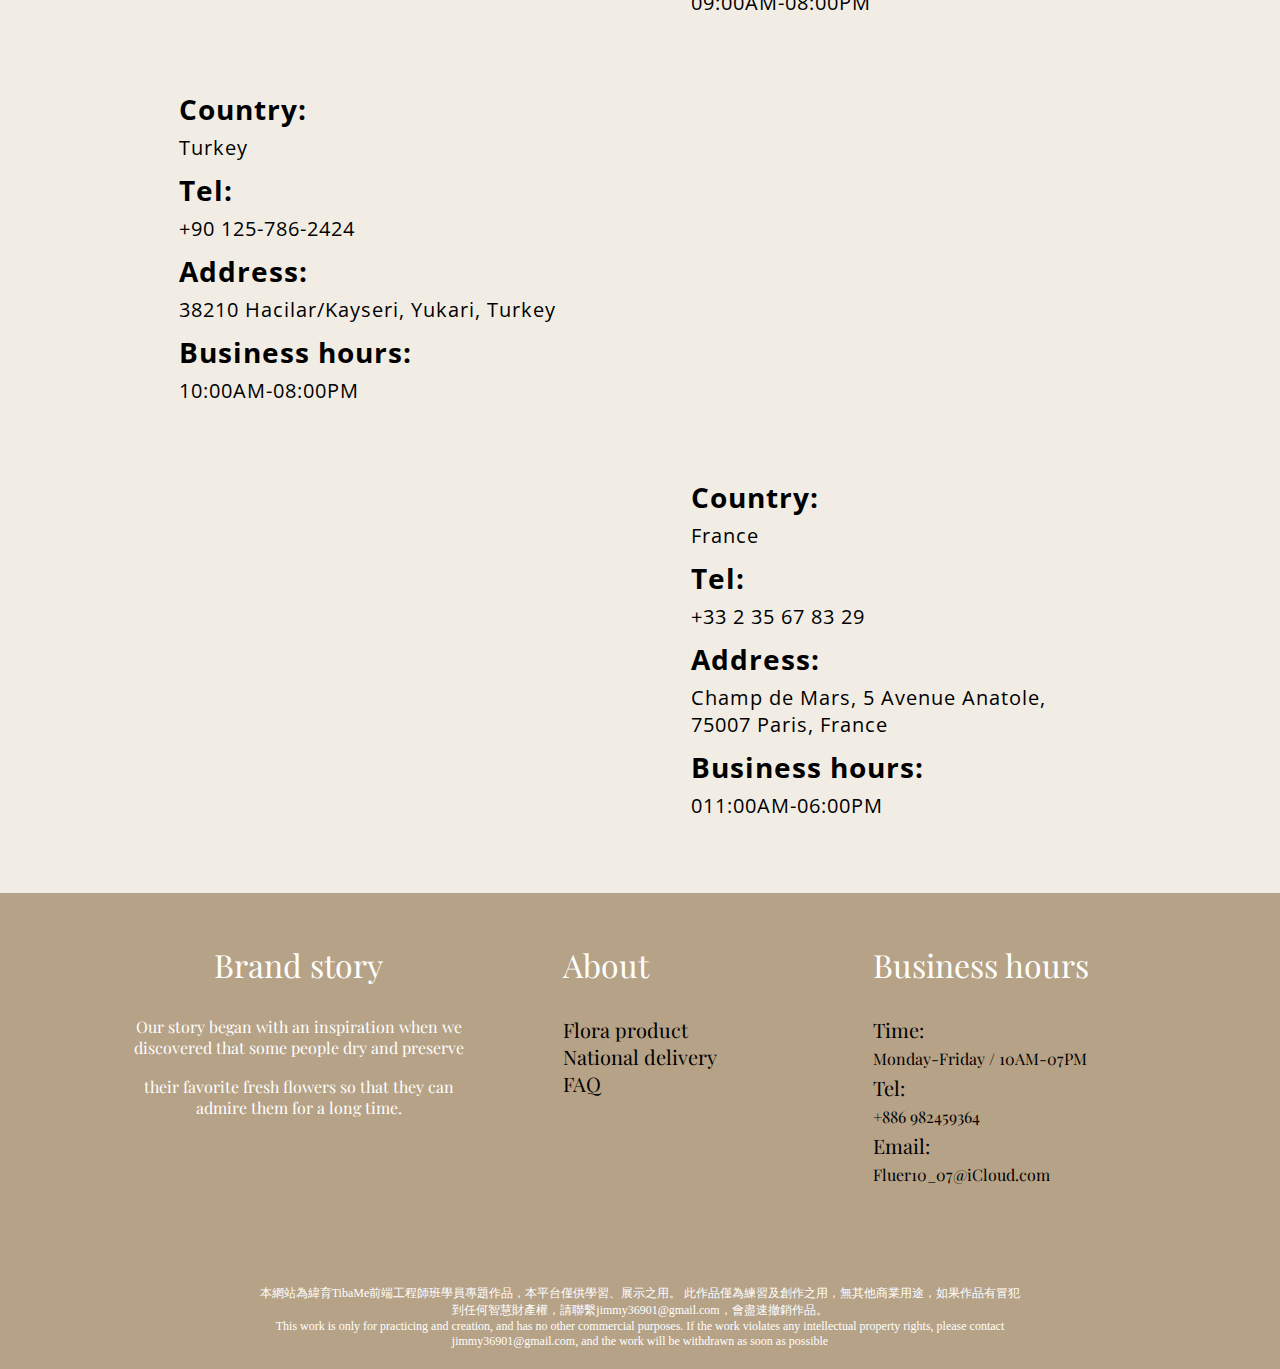
==== commit 5f283240: "animation" ====
--- a/location.html
+++ b/location.html
@@ -32,6 +32,20 @@
                     <li><a href="national.html">National Delivery</a></li>
                     <li><a href="#"><i class="fa-solid fa-cart-shopping" style="color: #000000;"></i></a></li>
                 </div>
+                
+                <button id="btn" >
+                        <span></span>
+                        <span></span>
+                        <span></span>
+                </button>
+            <div id="hamburger_menu" class="hamburger_wrap">
+                <li class="hamburger_list"><a href="product.html">Product</a> </li>
+                <li class="hamburger_list"><a href="location.html">Contact us</a></li>
+                <li class="hamburger_list"><a href="login.html">Log in</a></li>
+                <li class="hamburger_list"><a href="national.html">National Delivery</a></li>
+                <li class="hamburger_list"><a href="">Shopping Cart<i class="fa-solid fa-cart-shopping" style="color: #000000;"></i></a></li>
+            </div>
+
             </nav>
         </div>
     </div>
@@ -46,12 +60,12 @@
         <section class="question_Wrap">
             <div class="question_content">
                 <div class="question_item question_list">
-                    <h3 class="list_title">Q : Can you deliver today or tomorrow?</h3>
-                    <p class="list_text">A : We really try our best to accommodate all requests</p>
-                    <h3 class="list_title">Q : What is the minimum order?</h3>
-                    <p class="list_text">A : we have a NT$ 1,500 (approximately $50) minimum order for deliveries to most locations.</p>
-                    <h3 class="list_title">Q : Can you deliver flowers to (name of city)?</h3>
-                    <p class="list_text">A : Of course, however, the pricing methods may vary in each region, so please call the local store to confirm any pricing-related issues.</p>
+                    <h3 class="list_title" data-aos="fade-up" data-aos-duration="1500">Q : Can you deliver today or tomorrow?</h3>
+                    <p class="list_text" data-aos="fade-up" data-aos-duration="1500">A : We really try our best to accommodate all requests</p>
+                    <h3 class="list_title" data-aos="fade-up" data-aos-duration="1500">Q : What is the minimum order?</h3>
+                    <p class="list_text" data-aos="fade-up" data-aos-duration="1500">A : we have a NT$ 1,500 (approximately $50) minimum order for deliveries to most locations.</p>
+                    <h3 class="list_title" data-aos="fade-up" data-aos-duration="1500">Q : Can you deliver flowers to (name of city)?</h3>
+                    <p class="list_text" data-aos="fade-up" data-aos-duration="1500">A : Of course, however, the pricing methods may vary in each region, so please call the local store to confirm any pricing-related issues.</p>
                 </div>
                 <div class="question_item">
                     <div class="question_pic"><img src="flowerpic/question_pic.jpg" alt="">
@@ -67,17 +81,36 @@
 
         <section class="loaction_wrap">
             <div class="location_item">
-                <div class="location_pic" data-aos="fade-right"><img src="map/location_America.png" alt=""></div>
-            </div>
-            <div class="location_item">
-                <div class="location_text_wrap">
-                    <div class="location_text">
-                        <h3 class="text_title">Country:</h3>
-                        <p class="text_info">America</p>
-                        <h3 class="text_title">Tel:</h3>
-                        <p class="text_info">+1 7587304837</p>
-                        <h3 class="text_title">Address:</h3>
-                        <p class="text_info">20 W 34th St., New York, NY 10001, USA</p>
+                <div class="location_pic" data-aos="fade-right" data-aos-duration="1500"><img src="map/location_America.png" alt=""></div>
+            </div>
+            <div class="location_item">
+                <div class="location_text_wrap">
+                    <div class="location_text" >
+                        <h3 class="text_title" >Country:</h3>
+                        <p class="text_info" >America</p>
+                        <h3 class="text_title" >Tel:</h3>
+                        <p class="text_info" >+1 7587304837</p>
+                        <h3 class="text_title" >Address:</h3>
+                        <p class="text_info" >20 W 34th St., New York, NY 10001, USA</p>
+                        <h3 class="text_title" >Business hours:</h3>
+                        <p class="text_info" >09:00AM-08:00PM</p>
+                    </div>
+                </div>
+            </div>
+        </section>
+        <section class="loaction_wrap">
+            <div class="location_item">
+                <div class="location_pic" data-aos="fade-left" data-aos-duration="1500"><img src="map/location_Taipei.jpg" alt=""></div>
+            </div>
+            <div class="location_item">
+                <div class="location_text_wrap">
+                    <div class="location_text">
+                        <h3 class="text_title">Country:</h3>
+                        <p class="text_info">Taipei</p>
+                        <h3 class="text_title">Tel:</h3>
+                        <p class="text_info">+886 903434348</p>
+                        <h3 class="text_title">Address:</h3>
+                        <p class="text_info">No. 45, Shifu Road, Xinyi District, Taipei City 110, Taiwan</p>
                         <h3 class="text_title">Business hours:</h3>
                         <p class="text_info">09:00AM-08:00PM</p>
                     </div>
@@ -86,17 +119,17 @@
         </section>
         <section class="loaction_wrap">
             <div class="location_item">
-                <div class="location_pic" data-aos="fade-left"><img src="map/location_Taipei.jpg" alt=""></div>
-            </div>
-            <div class="location_item">
-                <div class="location_text_wrap">
-                    <div class="location_text">
-                        <h3 class="text_title">Country:</h3>
-                        <p class="text_info">Taipei</p>
-                        <h3 class="text_title">Tel:</h3>
-                        <p class="text_info">+886 903434348</p>
-                        <h3 class="text_title">Address:</h3>
-                        <p class="text_info">No. 45, Shifu Road, Xinyi District, Taipei City 110, Taiwan</p>
+                <div class="location_pic" data-aos="fade-down-right" data-aos-duration="1500"><img src="map/location_Japan.jpg" alt=""></div>
+            </div>
+            <div class="location_item">
+                <div class="location_text_wrap">
+                    <div class="location_text">
+                        <h3 class="text_title">Country:</h3>
+                        <p class="text_info">Japan</p>
+                        <h3 class="text_title">Tel:</h3>
+                        <p class="text_info">+81 02-3646-6897</p>
+                        <h3 class="text_title">Address:</h3>
+                        <p class="text_info">4-6-16 Ginza, Chuo-ku, Tokyo 104-8212, Japan</p>
                         <h3 class="text_title">Business hours:</h3>
                         <p class="text_info">09:00AM-08:00PM</p>
                     </div>
@@ -105,26 +138,7 @@
         </section>
         <section class="loaction_wrap">
             <div class="location_item">
-                <div class="location_pic" data-aos="fade-down-right"><img src="map/location_Japan.jpg" alt=""></div>
-            </div>
-            <div class="location_item">
-                <div class="location_text_wrap">
-                    <div class="location_text">
-                        <h3 class="text_title">Country:</h3>
-                        <p class="text_info">Japan</p>
-                        <h3 class="text_title">Tel:</h3>
-                        <p class="text_info">+81 02-3646-6897</p>
-                        <h3 class="text_title">Address:</h3>
-                        <p class="text_info">4-6-16 Ginza, Chuo-ku, Tokyo 104-8212, Japan</p>
-                        <h3 class="text_title">Business hours:</h3>
-                        <p class="text_info">09:00AM-08:00PM</p>
-                    </div>
-                </div>
-            </div>
-        </section>
-        <section class="loaction_wrap">
-            <div class="location_item">
-                <div class="location_pic" data-aos="flip-left"><img src="map/location_Turkey.jpg" alt=""></div>
+                <div class="location_pic" data-aos="flip-left" data-aos-duration="1500"><img src="map/location_Turkey.jpg" alt=""></div>
             </div>
             <div class="location_item">
                 <div class="location_text_wrap">
@@ -143,7 +157,7 @@
         </section>
         <section class="loaction_wrap">
             <div class="location_item">
-                <div class="location_pic" data-aos="zoom-in-down"><img src="map/location_France.jpg" alt=""></div>
+                <div class="location_pic" data-aos="zoom-in-down" data-aos-duration="1500"><img src="map/location_France.jpg" alt=""></div>
             </div>
             <div class="location_item">
                 <div class="location_text_wrap">
@@ -175,9 +189,9 @@
             <div class="footer_aboutus">
                 <p class="title">About</p>
                 <nav>
-                    <li><a href="#" class="foot_about_info">Flora product</a></li>
-                    <li><a href="#" class="foot_about_info">National delivery</a></li>
-                    <li><a href="#" class="foot_about_info">FAQ</a></li>
+                    <li><a href="product.html" class="foot_about_info">Flora product</a></li>
+                    <li><a href="national.html" class="foot_about_info">National delivery</a></li>
+                    <li><a href="location.html" class="foot_about_info">FAQ</a></li>
                 </nav>
             </div>
         </div>
@@ -201,6 +215,14 @@
 
 </footer>
 
+<div class="declaration_wrap">
+    <span class="declaration">本網站為緯育TibaMe前端工程師班學員專題作品，本平台僅供學習、展示之用。
+        此作品僅為練習及創作之用，無其他商業用途，如果作品有冒犯到任何智慧財產權，請聯繫jimmy36901@gmail.com，會盡速撤銷作品。<br>
+        This work is only for practicing and creation, and has no other commercial purposes. If the work violates
+        any intellectual property rights, please contact jimmy36901@gmail.com, and the work will be withdrawn
+        as soon as possible</span>
+</div>
+
 <script>
     function scrollToTop(){
         window.scrollTo({
@@ -209,13 +231,30 @@
         })
     }
   </script>
-
-
-
-<link href="https://unpkg.com/aos@2.3.1/dist/aos.css" rel="stylesheet">
-    <script src="https://unpkg.com/aos@2.3.1/dist/aos.js"></script>
+        <link href="https://unpkg.com/aos@2.3.1/dist/aos.css" rel="stylesheet">
+        <script src="https://unpkg.com/aos@2.3.1/dist/aos.js"></script>
     <script>
-        AOS.init();
+            AOS.init();
     </script>
+
+    <script type="text/javascript">
+        function onOff() {
+                let hamburger_menu = document.getElementById("hamburger_menu");
+                if (hamburger_menu.className === "hamburger_wrap") {
+                    hamburger_menu.className = "hamburger_wrap open";
+                } else {
+                    hamburger_menu.className = "hamburger_wrap";
+                }
+            }
+            
+            function init() {
+                document.getElementById("btn").onclick = onOff;
+            }
+            
+            window.addEventListener("load", init);
+    </script>
+
+
+
 </body>
 </html>--- a/css/location.css
+++ b/css/location.css
@@ -16,11 +16,11 @@
     align-items: center;
     justify-content: space-between;
     width: 80%;
+    max-width: 1200px;
     height: 10vh;
     padding: 15px 0px;
     margin: auto;
     border-bottom: 1px solid black;
-    overflow: hidden;
 }
 .logo_pic{
     width: 80%;
@@ -29,10 +29,15 @@
 }
 .logo_pic img{
     width: 100%;
-    overflow: hidden;
 }
 .logo_navbar .logo_list{
     display: flex;
+}
+.logo_navbar button{
+  display: none;
+}
+.logo_navbar .hamburger_wrap{
+  display: none;
 }
 .logo_list li{
     list-style: none;
@@ -43,6 +48,12 @@
     padding: 0px 10px;
     font-family: 'Playfair Display', serif;
 }
+.logo_list li a:hover{
+    font-style: italic;
+    color: #4A4B3B;
+    filter:drop-shadow(1px 1px 1px gray) ;
+    transition: .3s ease-in;
+ }
 .FAQ_wrap{
     width: 100%;
     background-color: #F1EDE5;
@@ -50,6 +61,7 @@
 }
 .FAQ_wrap .FAQ_title{
     width: 80%;
+    max-width: 1200px;
     margin: auto;
     display: flex;
     justify-content: center;
@@ -77,6 +89,7 @@
 }
 .question_content{
     width: 90%;
+    max-width: 1200px;
     margin: auto;
     display: flex;
 }
@@ -96,18 +109,18 @@
 }
 .question_item .list_title{
     color: #4A4B3B;
-    font-size: 28px;
-    font-family: 'Playfair Display', serif;
+    font-size: 20px;
+    font-family: 'Open Sans', sans-serif;
     padding-bottom: 2%;
     font-weight: bold;
-    letter-spacing: 5px;
+    letter-spacing: 3px;
 }
 .question_item .list_text{
     color: #4A4B3B;
-    font-size: 20px;
-    font-family: 'Playfair Display', serif;
+    font-size: 16px;
+    font-family: 'Open Sans', sans-serif;
     padding-bottom: 5%;
-    letter-spacing: 5px;
+    letter-spacing: 1px;
 }
 .question_item .question_pic{
     width: 80%;
@@ -115,11 +128,15 @@
     transform: rotate(-10deg);
     box-shadow: 1px 1px 1px lightgray;
     border: 1px solid lightgray;
+    padding: 5px;
+    background-color: white;
+
 }
 .question_item .question_pic img{
     width: 100%;
-    padding: 3%;
-    background-color: white;
+    /* padding: 3%; */
+    
+    vertical-align: bottom;
 }
 .question_item .question_photo{
     width: 70%;
@@ -129,6 +146,8 @@
     transform: rotate(25deg);
     box-shadow: 1px 1px 1px lightgray;
     border: 1px solid lightgray;
+    padding: 5px;
+    background-color: white;
 
 }
 .question_item .question_photo img{
@@ -136,6 +155,7 @@
 }
 .location_title{
     width: 80%;
+    max-width: 1200px;
     margin: auto;
     padding-bottom: 5%;
 }
@@ -149,6 +169,7 @@
 }
 .loaction_wrap{
     width: 80%;
+    max-width: 1200px;
     margin: auto;
     display: flex;
     padding-bottom: 5%;
@@ -187,48 +208,51 @@
 }
 .location_item .location_text_wrap .location_text h3{
     font-size: 28px;
-    font-family: 'Playfair Display', serif;
-    letter-spacing: 5px;
+    font-family: 'Open Sans', sans-serif;
+    letter-spacing: 1px;
+    padding-bottom: 6px;
 }
 .location_item .location_text_wrap .location_text p{
     font-size: 20px;
-    font-family: 'Playfair Display', serif;  
-    letter-spacing: 5px;
+    font-family: 'Open Sans', sans-serif;
+    letter-spacing: 1px;
+    padding-bottom: 10px;
 }
 .footer_bannerwrap{
     width: 100%;
     background-color: #B6A286;
-    padding: 5% 0%;
+    padding: 50px 0px;
   }
   .footer_wrap{
     width: 80%;
     margin: auto;
+    max-width: 1200px;
     display: flex;
     justify-content: space-around;
   }
   .footer_item{
-    width: 33.3%;
+    width: 33.33333%;
     display: flex;
     justify-content: center;
   }
   .footer_item .brandstory .brandstory_title{
-    font-size: 42px;
+    font-size: 32px;
     font-family: 'Playfair Display', serif;
     color: #FFFFFF;
     text-align: center;
-    padding-bottom: 5%;
+    padding-bottom: 30px;
   }
   .footer_item .brandstory .brandstory_content{
-    font-size: 20px;
+    font-size: 16px;
     font-family: 'Playfair Display', serif;
     color: #FFFFFF;
     text-align: center;
   }
   .footer_aboutus .title{
-    font-size: 42px;
+    font-size: 32px;
     font-family: 'Playfair Display', serif;
     color: #FFFFFF;
-    padding-bottom: 5%;
+    padding-bottom: 30px;
     text-align: left;
   }
   .footer_aboutus nav li{
@@ -239,35 +263,53 @@
     font-size: 20px;
     font-family: 'Playfair Display', serif;
     color: #000000;
+    transition: .3s;
+  }
+  .footer_aboutus nav li a:hover{
+    color: white;
+    transition: .3s;
   }
   .footer_business .business_title{
-    font-size: 42px;
+    font-size: 32px;
     font-family: 'Playfair Display', serif;
     color: #FFFFFF;
-    padding-bottom: 5%;
+    padding-bottom: 30px;
     text-align: left;
   }
   .footer_business .business_info{
     color: #000000;
-    font-size: 28px;
-    font-family: 'Playfair Display', serif;
+    font-size: 20px;
+    font-family: 'Playfair Display', serif;
+    padding-bottom: 5px;
   }
   .footer_business .business_content{
-    font-size: 20px;
+    font-size: 16px;
     font-family: 'Playfair Display', serif;
     color: #000000;
+    padding-bottom: 5px;
   }
   .footer_business .footer_icon{
     display: flex;
     justify-content: center;
-    padding-top: 5%;
+    padding-top: 5px;
   }
   .footer_icon .ins,.fb{
     width: 10%;
     color: #000000;
-    padding: 2%;
+    padding: 10px;
     font-size: 24px;
     text-align: center;
+    transition: 0.3s;
+  }
+  .footer_icon .ins:hover{
+    color: white;
+    transform: rotate(15deg);
+    transition: 0.3s;
+  }
+  .footer_icon .fb:hover{
+    color: white;
+    transform: rotate(15deg);
+    transition: 0.3s;
   }
   .footer_bannerwrap .topbutton{
     position: fixed;
@@ -281,4 +323,504 @@
     border: 1px solid black;
     border-radius: 50%;
     text-align: center;
-  }+  }
+  .footer_bannerwrap .topbutton:hover{
+    transition: .3s;
+    background-color: black;
+    color: white;
+  }
+  .declaration_wrap{
+    background-color: #B6A286;
+    width: 100%;
+    padding: 20px 0px;
+  }
+  .declaration{
+    width: 60%;
+    margin: auto;
+    font-size: 12px;
+    display: block;
+    color: white;
+    text-align: center;
+  }
+  /* ----------------RWD------------------ */
+  @media screen and (max-width:768px){
+    .logo_wrap{
+        display: flex;
+        align-items: center;
+        justify-content: space-between;
+        width: 100%;
+        max-width: 768px;
+        height: 10vh;
+        padding: 15px 0px;
+        margin: auto;
+        border-bottom: none;
+      
+    }
+    .logo_pic{
+        width: 80%;
+        min-width: 200px;
+        transform:translateX(-40px) ;
+        
+    }
+    .logo_pic img{
+        width: 100%;
+      
+    }
+    .logo_navbar .logo_list{
+        display: none;
+    }
+    #btn{
+      width: 30px;
+      height: 25px;
+      display: block;
+      position: absolute;
+      top: 23px;
+      right: 10px;
+      transition: .5s ease-in-out;
+      z-index: 99;
+      cursor: pointer;
+      border: none;
+      background: none;
+      box-sizing: border-box;
+    }
+    #btn span{
+      display: block;
+      position: absolute;
+      left: 0;
+      height: 5px; 
+      border-radius: 10px;
+      width: 100%;
+      background: #B6A286;;
+      transform: rotate(0deg);
+      transition: .25s ease-in-out;
+    }
+    
+    #btn span:nth-child(1) {
+      top: 0px;
+    }
+    #btn span:nth-child(2) {
+      top: 10px;
+    }
+    #btn span:nth-child(3) {
+      bottom: 0px;
+    }
+    #btn.open span:nth-child(1) {
+      top: 10px;
+      transform: rotate(135deg);
+    }
+    #btn.open span:nth-child(2) {
+      opacity: 0;
+      left: -60px;
+    }
+    #btn.open span:nth-child(3) {
+      top: 10px;
+      transform: rotate(-135deg);
+    }
+    #hamburger_menu {
+        display: block;
+        width: 50%;
+        height: 100vh;
+        background-color:#DCD2C3;
+        position: fixed;
+        top: 0px;
+        transition: right 1s;
+        right: -50%;
+        z-index: 9;
+    }
+    #hamburger_menu.open {
+        right: 0;
+    }
+    .hamburger_wrap .hamburger_list{
+      list-style: none;
+      text-align: center;
+      padding: 10px 10px;
+      border-top:2px solid white;
+      box-sizing: border-box;
+    }
+    .hamburger_wrap .hamburger_list:first-child{
+      border-top: none;
+      margin: 73px 0px 0px 0px;
+    }
+  .hamburger_wrap .hamburger_list a{
+    text-decoration: none;
+    font-size: 14px;
+    color:#4A4B3B;
+    font-family: 'Playfair Display', serif;
+  }
+    .logo_list li{
+        list-style: none;
+    }
+    .logo_list li a{
+        text-decoration: none;
+        color: #4A4B3B;
+        padding: 0px 10px;
+        font-family: 'Playfair Display', serif;
+    }
+    .logo_list li a:hover{
+        font-style: italic;
+        color: #4A4B3B;
+        filter:drop-shadow(1px 1px 1px gray) ;
+        transition: .3s ease-in;
+     }
+    .FAQ_wrap{
+        width: 100%;
+        background-color: #F1EDE5;
+        overflow: hidden;
+    }
+    .FAQ_wrap .FAQ_title{
+        width: 80%;
+        max-width: 768px;
+        margin: auto;
+        display: flex;
+        justify-content: center;
+        padding: 50px 0% 15px 0%;
+    }
+    .FAQ_wrap .FAQ_title h1{
+        font-size: 50px;
+        letter-spacing: 1rem;
+        font-family: 'Playfair Display', serif;
+        text-align: center;
+        position: relative;
+        font-weight: lighter;
+    }
+    .FAQ_pic{
+        width: 70%;
+        position: absolute;
+        bottom: 15%;
+        left: 50%;
+    }
+    .FAQ_pic img{
+        width: 100%;
+    }
+    .question_Wrap{
+        padding-bottom: 10%;
+    }
+    .question_content{
+        width: 90%;
+        max-width: 768px;
+        margin: auto;
+        display: flex;
+        flex-direction: column;
+    }
+    .question_content .question_item{
+        width: 50%;
+        margin: auto;
+    }
+    .question_content .question_list{
+        width: 100%;
+        margin: auto;
+        display: flex;
+        flex-direction: column;
+        /* justify-content: center; */
+        background-color: white; 
+        padding: 10px; 
+        box-shadow: 3px 3px 3px lightgray;
+        box-sizing: border-box;
+    }
+    .question_item .list_title{
+        color: #4A4B3B;
+        font-size: 16px;
+        font-family: 'Open Sans', sans-serif;
+        padding-bottom: 2%;
+        font-weight: bold;
+        letter-spacing: 3px;
+    }
+    .question_item .list_text{
+        color: #4A4B3B;
+        font-size: 12px;
+        font-family: 'Open Sans', sans-serif;
+        padding-bottom: 5%;
+        letter-spacing: 1px;
+    }
+    .question_item .question_pic{
+        width: 80%;
+        position: relative;
+        transform: rotate(-10deg);
+        box-shadow: 1px 1px 1px lightgray;
+        border: 1px solid lightgray;
+        padding: 5px;
+        background-color: white;
+    }
+    .question_item .question_pic img{
+        width: 100%;
+        background-color: white;
+        vertical-align: bottom;
+    }
+    .question_item .question_photo{
+        width: 70%;
+        position: absolute;
+        top: 70%;
+        left: 40%;
+        transform: rotate(25deg);
+        box-shadow: 1px 1px 1px lightgray;
+        border: 1px solid lightgray;
+        padding: 5px;
+        background-color: white;
+    
+    }
+    .question_item .question_photo img{
+        width: 100%;
+    }
+    .location_title{
+        width: 80%;
+        max-width: 768px;
+        margin: auto;
+        padding-bottom: 5%;
+    }
+    .location_title h1{
+        font-size: 50px;
+        color: #000000;
+        font-family: 'Playfair Display', serif;
+        text-align: center;
+        font-weight: lighter;
+        letter-spacing: 0.5rem;
+        padding: 50px 0px 15px 0px;
+    }
+    .loaction_wrap{
+        width: 80%;
+        max-width: 768px;
+        margin: auto;
+        display: flex;
+        flex-direction: column;
+        padding-bottom: 5%;
+    }
+    .loaction_wrap:nth-child(odd) {
+        flex-direction: row-reverse;
+        flex-direction: column;
+    }
+    .location_item{
+        width: 100%;
+    }
+    .location_item .location_pic{
+        width: 100%;
+        overflow: hidden;
+        padding: 0 0 15px;
+    }
+    .location_item .location_pic img{
+        width: 100%;
+        transition: 0s;
+        transform: none;
+    }
+    .location_pic img:hover{
+        transition: 0s;
+        transform: none;
+    }
+    .location_item .location_text_wrap{
+        width: 80%;
+        height: 100%;
+        margin: auto;
+        display: flex;
+        /* justify-content: center; */
+        align-items: center; 
+    }
+    .location_item .location_text_wrap .location_text{
+        display: flex;
+        flex-direction: column;
+        justify-content: center;
+    }
+    .location_item .location_text_wrap .location_text h3{
+        font-size: 16px;
+        font-family: 'Open Sans', sans-serif;
+        letter-spacing: 1px;
+        padding-bottom: 6px;
+    }
+    .location_item .location_text_wrap .location_text p{
+        font-size: 12px;
+        font-family: 'Open Sans', sans-serif;
+        letter-spacing: 1px;
+        padding-bottom: 10px;
+    }
+    .footer_bannerwrap{
+        width: 100%;
+        background-color: #B6A286;
+        padding: 50px 0px;
+      }
+      .footer_wrap{
+        width: 80%;
+        margin: auto;
+        max-width:768px;
+        display: flex;
+        flex-direction: column;
+        justify-content: space-around;
+      }
+      .footer_item{
+        width: 100%;
+        display: flex;
+        justify-content: start;
+      }
+      .footer_item .brandstory .brandstory_title{
+        font-size: 32px;
+        font-family: 'Playfair Display', serif;
+        color: #FFFFFF;
+        text-align: left;
+        padding: 20px 0px;
+      }
+      .footer_item .brandstory .brandstory_content{
+        font-size: 16px;
+        font-family: 'Playfair Display', serif;
+        color: #FFFFFF;
+        text-align: left;
+      }
+      .footer_aboutus .title{
+        font-size: 32px;
+        font-family: 'Playfair Display', serif;
+        color: #FFFFFF;
+        padding: 20px 0px;
+        text-align: left;
+      }
+      .footer_aboutus nav li{
+        list-style: none;
+        /* background-color: red; */
+        /* border: 1px solid black; */
+        margin: 5px 0px;
+      }
+      .footer_aboutus nav li a{
+        text-decoration: none;
+        font-size: 20px;
+        font-family: 'Playfair Display', serif;
+        color: #000000;
+        transition: 0s;
+        margin: 10px 0px;
+      }
+      .footer_aboutus nav li a:hover{
+        color: black;
+        transition: 0s;
+      }
+      .footer_business .business_title{
+        font-size: 32px;
+        font-family: 'Playfair Display', serif;
+        color: #FFFFFF;
+        padding: 20px 0px;
+        text-align: left;
+      }
+      .footer_business .business_info{
+        color: #000000;
+        font-size: 20px;
+        font-family: 'Playfair Display', serif;
+        padding-bottom: 5px;
+      }
+      .footer_business .business_content{
+        font-size: 16px;
+        font-family: 'Playfair Display', serif;
+        color: #000000;
+        padding-bottom: 5px;
+      }
+      .footer_business .footer_icon{
+        display: flex;
+        justify-content: center;
+        padding-top: 5px;
+      }
+      .footer_icon .ins,.fb{
+        width: 10%;
+        color: #000000;
+        padding: 10px;
+        font-size: 24px;
+        text-align: center;
+        transition: 0s;
+      }
+      .footer_icon .ins:hover{
+        color: black;
+        transform: rotate(0deg);
+        transition: 0s;
+      }
+      .footer_icon .fb:hover{
+        color: black;
+        transform: rotate(0deg);
+        transition: 0s;
+      }
+      .footer_bannerwrap .topbutton{
+        position: fixed;
+        width: 40px;
+        height: 40px;
+        bottom: 10%;
+        right: 20px;
+        font-size: 24px;
+        line-height: 40px;
+        cursor: pointer;
+        border: 1px solid black;
+        border-radius: 50%;
+        text-align: center;
+        display: none;
+      }
+      .footer_bannerwrap .topbutton:hover{
+        transition: .3s;
+        background-color: black;
+        color: white;
+      }
+      .declaration{
+        width: 80%;
+        margin: auto;
+        font-size: 12px;
+        display: block;
+        color: white;
+        text-align: center;
+      }
+  }
+   /* -----------------RWD(1024)----------------- */
+   @media screen and (min-width:769px) and (max-width:1024px){
+    .logo_wrap{
+      max-width: 1024px;
+      /* border: none; */
+    }
+    .logo_list li a {
+      white-space: nowrap;
+    }
+    .FAQ_wrap .FAQ_title {
+      max-width: 1024px;
+    }
+    .loaction_wrap {
+      max-width: 1024px;
+    }
+    .footer_wrap{
+      max-width: 1024px;
+    }
+    .footer_item .brandstory .brandstory_title{
+      font-size: 28px;
+    }
+    .footer_item .brandstory .brandstory_content{
+      font-size: 14px;
+    }
+    .footer_aboutus .title{
+      font-size: 28px;
+    }
+    .footer_aboutus nav li{
+      list-style: none;
+      /* background-color: red; */
+      /* border: 1px solid black; */
+      margin: 5px 0px;
+    }
+    .footer_aboutus nav li a{
+      font-size: 20px;
+    }
+    .footer_aboutus nav li a:hover{
+      color: black;
+      transition: 0s;
+    }
+    .footer_business .business_title{
+      font-size: 28px;
+    }
+    .footer_business .business_info{
+      font-size: 16px;
+    }
+    .footer_business .business_content{
+      font-size: 12px;
+    }
+    .footer_icon .ins,.fb{
+      width: 10%;
+      color: #000000;
+      padding: 10px;
+      font-size: 24px;
+      text-align: center;
+      transition: 0s;
+    }
+    .footer_icon .ins:hover{
+      color: black;
+      transform: rotate(0deg);
+      transition: 0s;
+    }
+    .footer_icon .fb:hover{
+      color: black;
+      transform: rotate(0deg);
+      transition: 0s;
+    }
+   }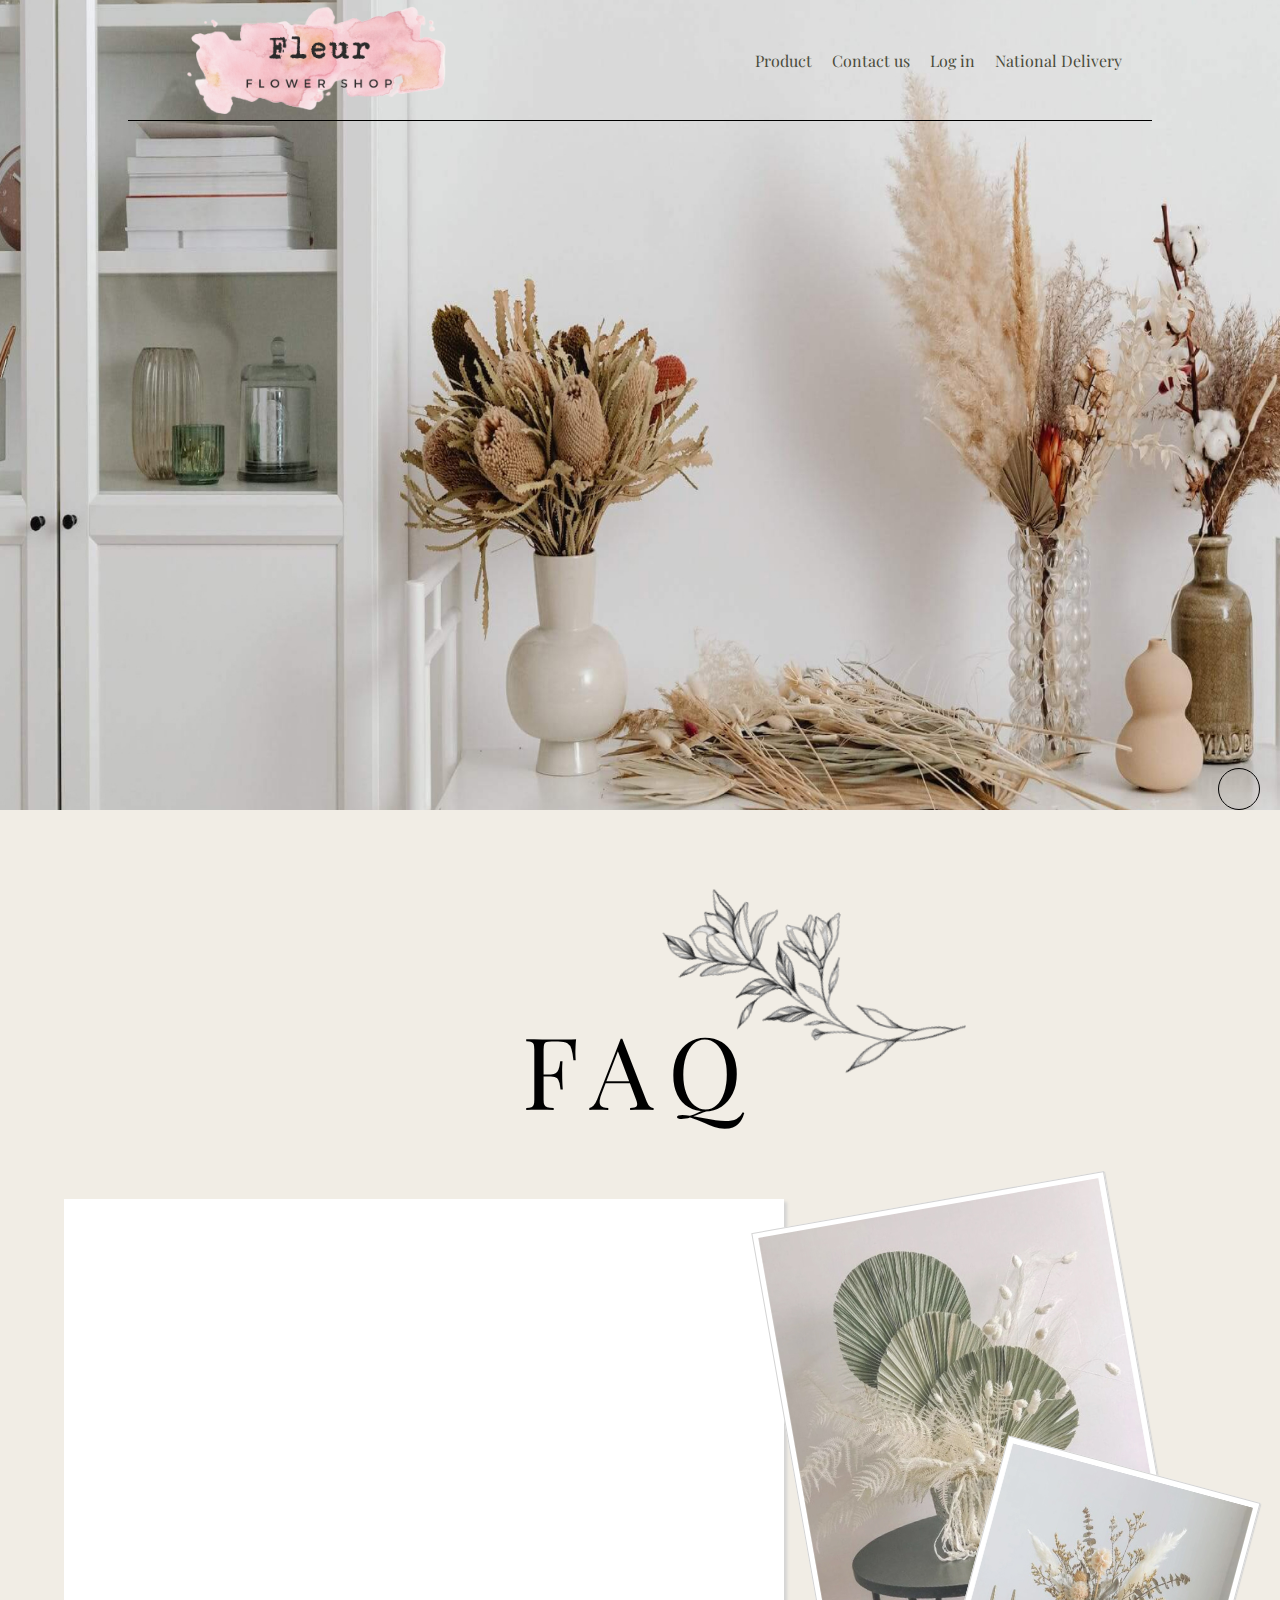
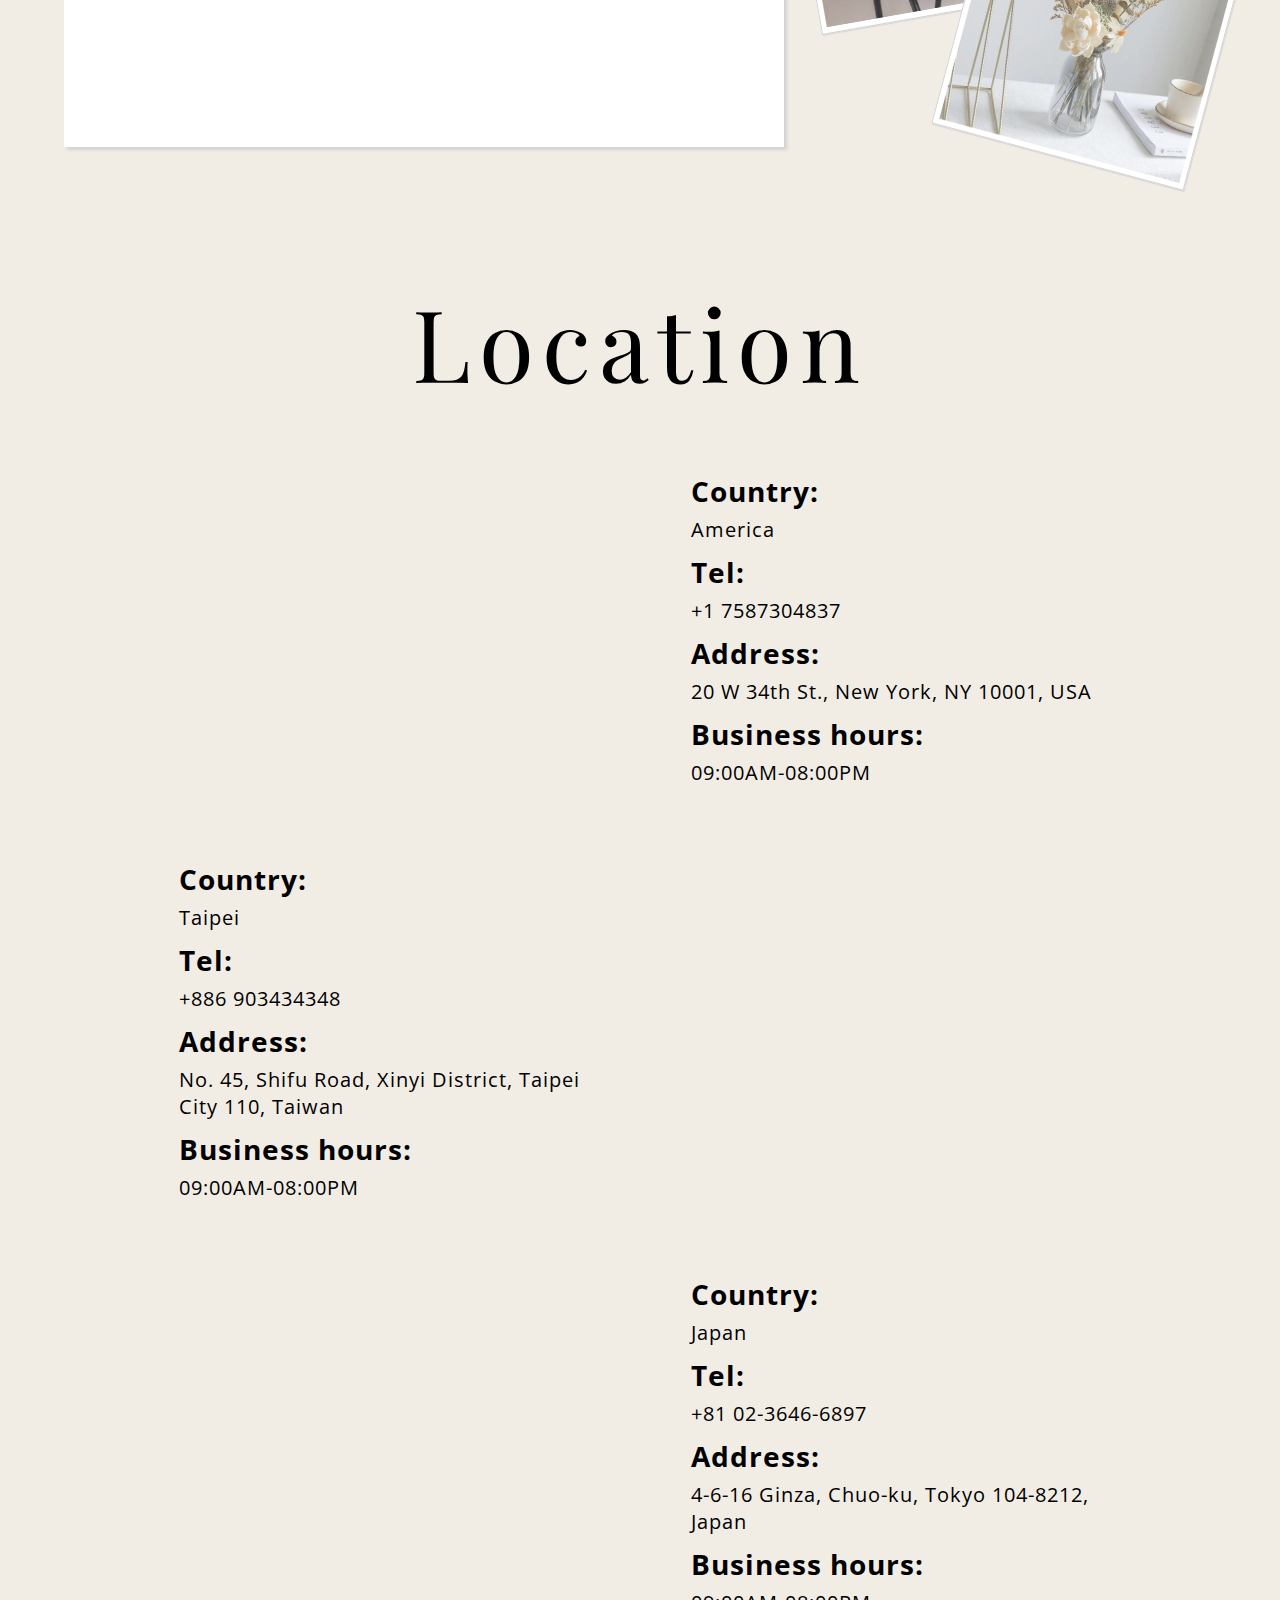
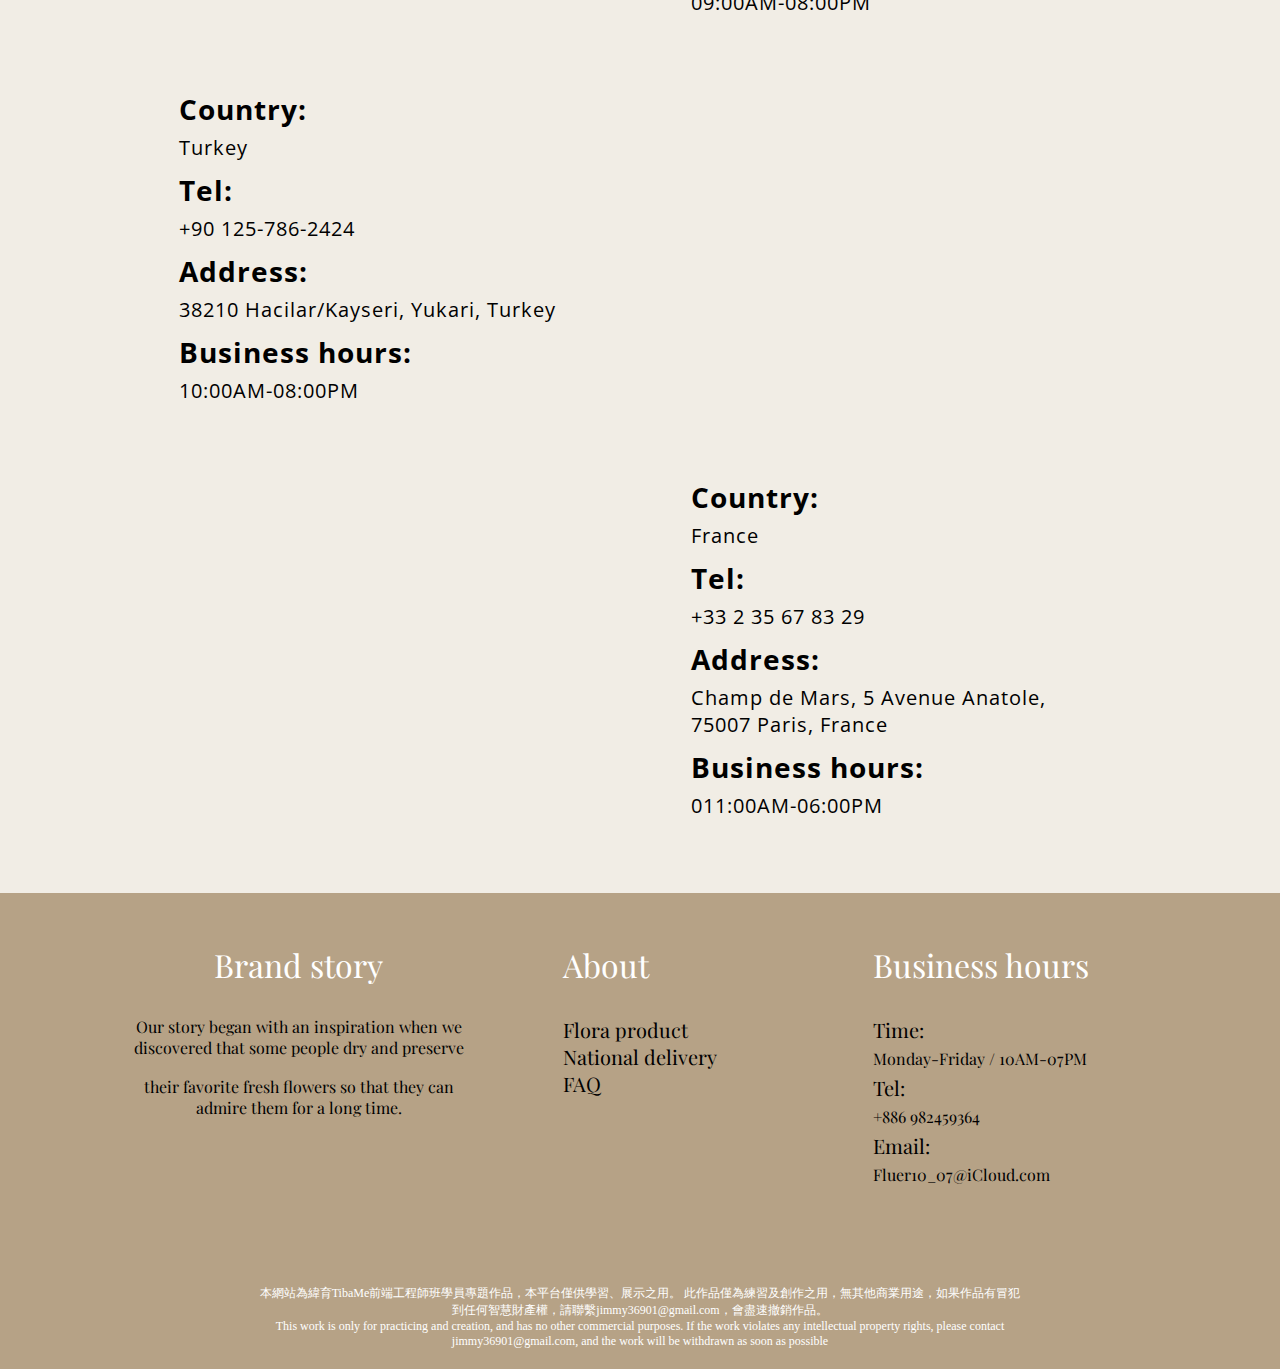
==== commit a205bef9: "burger" ====
--- a/location.html
+++ b/location.html
@@ -9,6 +9,7 @@
     <link rel="preconnect" href="https://fonts.gstatic.com" crossorigin>
     <link href="https://fonts.googleapis.com/css2?family=Cinzel+Decorative&family=Dancing+Script:wght@500&family=Open+Sans:wght@300;400&family=Playfair+Display&display=swap" rel="stylesheet">
     <link rel="icon" href="flowerpic/icon.ico" type="image/x-icon" >
+    <script src="https://cdnjs.cloudflare.com/ajax/libs/jquery/3.7.0/jquery.min.js" integrity="sha512-3gJwYpMe3QewGELv8k/BX9vcqhryRdzRMxVfq6ngyWXwo03GFEzjsUm8Q7RZcHPHksttq7/GFoxjCVUjkjvPdw==" crossorigin="anonymous" referrerpolicy="no-referrer"></script>
     <link rel="stylesheet" href="css/location.css">
     <title>Location</title>
 
@@ -48,9 +49,12 @@
 
             </nav>
         </div>
+        <div class="slidedown">
+            <button id="down_arrow"><i class="fa-solid fa-arrow-down"></i></button>
+        </div>
     </div>
 
-<article class="FAQ_wrap">
+<article class="FAQ_wrap" id="FAQwrap">
         <section class="FAQ_title">
             <h1>FAQ
                 <div class="FAQ_pic"><img src="flowerpic/Contact_FAQ_leaf.png" alt=""></div>
@@ -211,7 +215,7 @@
             </div>
         </div>
     </div>
-    <div class="topbutton" onclick="scrollToTop()"><i class="fa-sharp fa-solid fa-arrow-up"></i></div>
+    <div class="topbutton"><i class="fa-sharp fa-solid fa-arrow-up"></i></div>
 
 </footer>
 
@@ -223,16 +227,17 @@
         as soon as possible</span>
 </div>
 
-<script>
+<!-- <script>
     function scrollToTop(){
         window.scrollTo({
             top:0,
             behavior:"smooth"
         })
     }
-  </script>
-        <link href="https://unpkg.com/aos@2.3.1/dist/aos.css" rel="stylesheet">
-        <script src="https://unpkg.com/aos@2.3.1/dist/aos.js"></script>
+  </script> -->
+        
+    <link href="https://unpkg.com/aos@2.3.1/dist/aos.css" rel="stylesheet">
+    <script src="https://unpkg.com/aos@2.3.1/dist/aos.js"></script>
     <script>
             AOS.init();
     </script>
@@ -253,8 +258,43 @@
             
             window.addEventListener("load", init);
     </script>
-
-
+    <script>
+        $(document).ready(function(){
+    $('#btn').click(function(){
+        $(this).toggleClass('open');
+    });
+    });
+</script>
+<script>
+    $(document).ready(function() {
+    var scrolled = false;
+    var topButton = $('.topbutton');
+
+    topButton.hide();
+
+    $(window).scroll(function() {
+        var scrollPosition = $(this).scrollTop();
+
+        if (!scrolled && scrollPosition > 100) {
+        topButton.fadeIn();
+        scrolled = true;
+        } else if (scrollPosition <= 100) {
+        topButton.fadeOut();
+        scrolled = false;
+        }
+    });
+
+    topButton.click(function() {
+        $('html, body').animate({scrollTop: 0}, 800);
+        return false;
+    });
+    });
+</script>
+<script>
+    document.getElementById("down_arrow").addEventListener("click", () => {
+          document.getElementById("FAQwrap").scrollIntoView({ behavior: 'smooth' });
+        });
+</script>
 
 </body>
 </html>--- a/css/location.css
+++ b/css/location.css
@@ -24,7 +24,7 @@
 }
 .logo_pic{
     width: 80%;
-    transform:translateX(-50px) ;
+    transform:translateX(0px) ;
     
 }
 .logo_pic img{
@@ -54,6 +54,37 @@
     filter:drop-shadow(1px 1px 1px gray) ;
     transition: .3s ease-in;
  }
+ .bannerwrap .slidedown{
+  position: relative;
+  border: none;
+  /* bottom: 0;
+  left: calc(50% - 50px); */
+  top: calc(68vh);
+  margin: 0 auto;
+  width: 50px;
+  height: 50px;
+  background-color: transparent;
+  display: flex;
+  justify-content: center;
+}
+.bannerwrap .slidedown button{
+  font-size: 40px;
+  font-weight: lighter;
+  background-color: transparent;
+  border: none;
+  animation: jump 1s infinite;
+  color: #B6A286;
+  cursor: pointer;
+}
+
+@keyframes jump {
+  0%, 100% {
+    transform: translateY(0);
+  }
+  50% {
+    transform: translateY(-20px);
+  }
+}
 .FAQ_wrap{
     width: 100%;
     background-color: #F1EDE5;
@@ -245,7 +276,7 @@
   .footer_item .brandstory .brandstory_content{
     font-size: 16px;
     font-family: 'Playfair Display', serif;
-    color: #FFFFFF;
+    color: black;
     text-align: center;
   }
   .footer_aboutus .title{
@@ -357,9 +388,9 @@
       
     }
     .logo_pic{
-        width: 80%;
-        min-width: 200px;
-        transform:translateX(-40px) ;
+        width: 30%;
+        min-width: 175px;
+        transform:translateY(0px) ;
         
     }
     .logo_pic img{
@@ -373,8 +404,8 @@
       width: 30px;
       height: 25px;
       display: block;
-      position: absolute;
-      top: 23px;
+      position: fixed;
+      top: calc(8vh - 17px);
       right: 10px;
       transition: .5s ease-in-out;
       z-index: 99;
@@ -658,7 +689,7 @@
       .footer_item .brandstory .brandstory_content{
         font-size: 16px;
         font-family: 'Playfair Display', serif;
-        color: #FFFFFF;
+        color: black;
         text-align: left;
       }
       .footer_aboutus .title{
@@ -740,12 +771,13 @@
         border: 1px solid black;
         border-radius: 50%;
         text-align: center;
-        display: none;
+        display: block;
+        z-index: 99999;
       }
       .footer_bannerwrap .topbutton:hover{
-        transition: .3s;
-        background-color: black;
-        color: white;
+        transition: 0s;
+        background-color: transparent;
+        color: initial;
       }
       .declaration{
         width: 80%;
@@ -757,7 +789,7 @@
       }
   }
    /* -----------------RWD(1024)----------------- */
-   @media screen and (min-width:769px) and (max-width:1024px){
+   @media screen and (min-width:769px) and (max-width:1080px){
     .logo_wrap{
       max-width: 1024px;
       /* border: none; */
